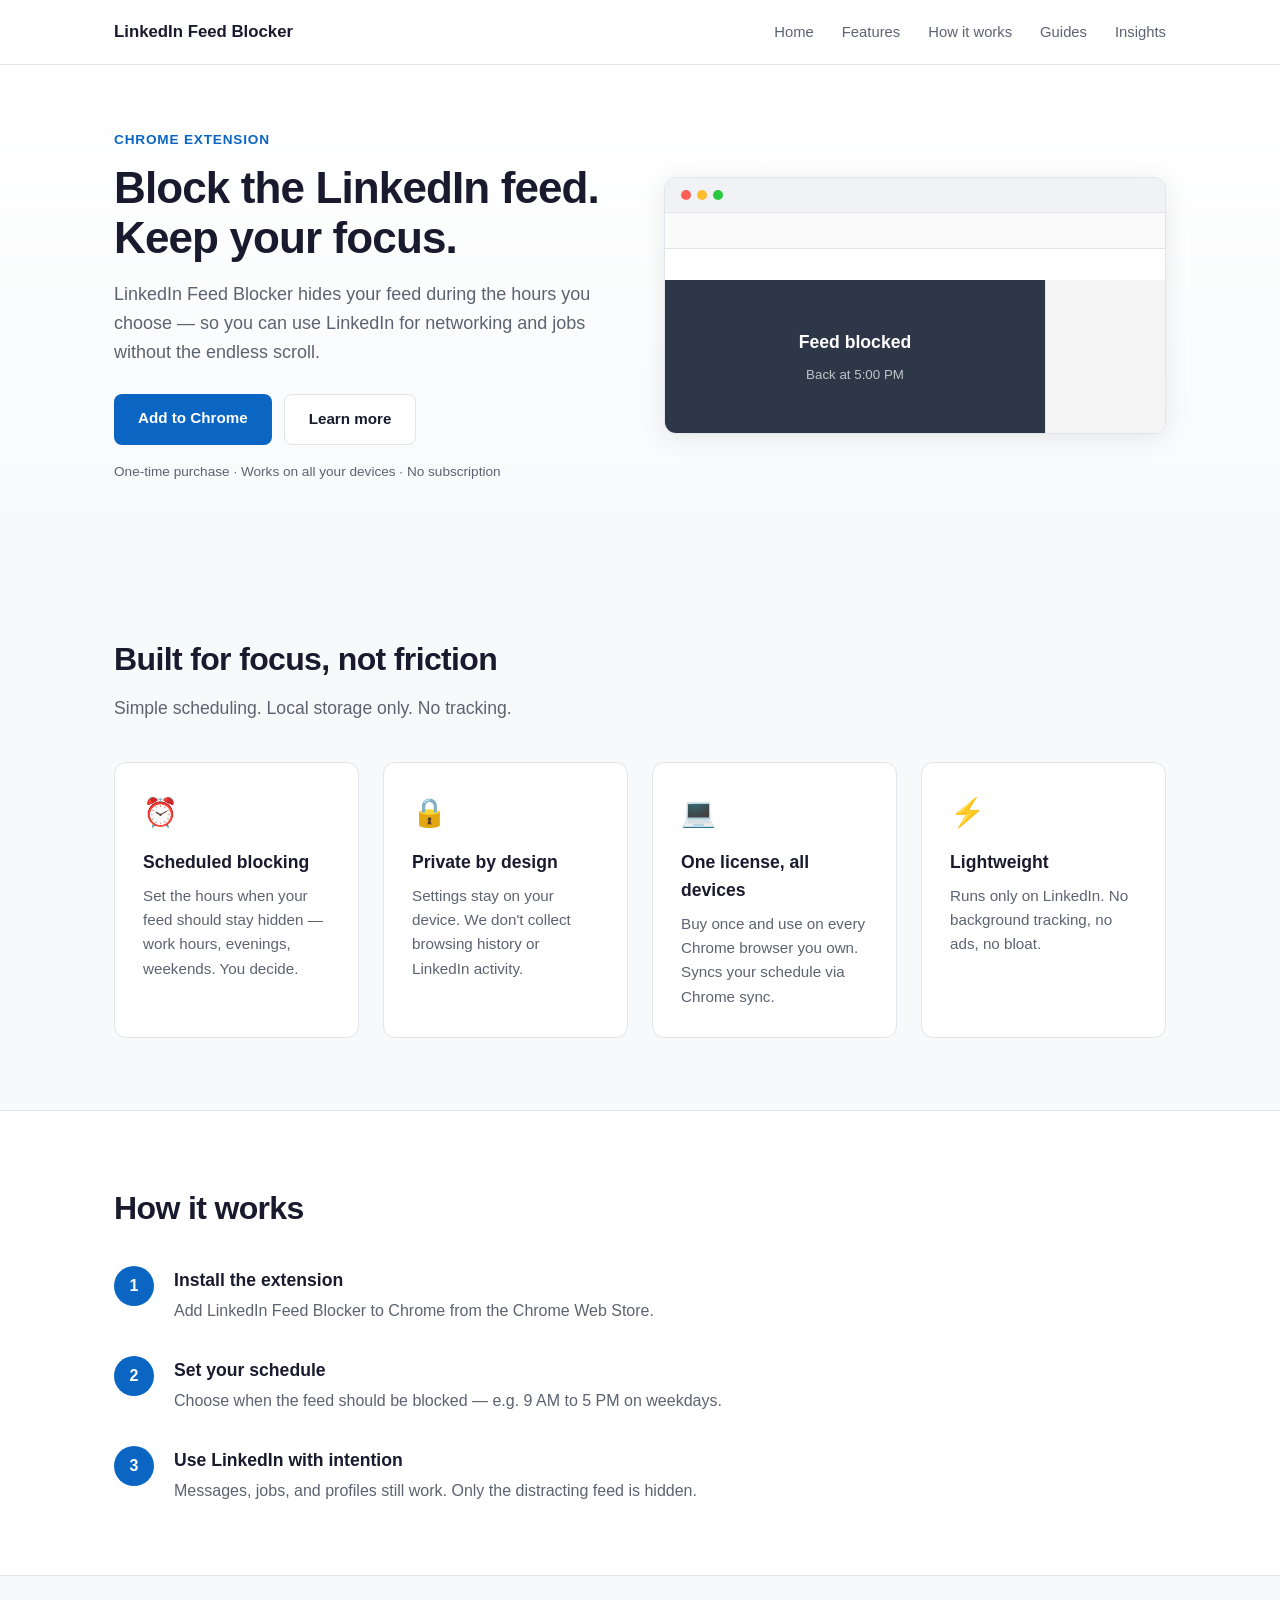
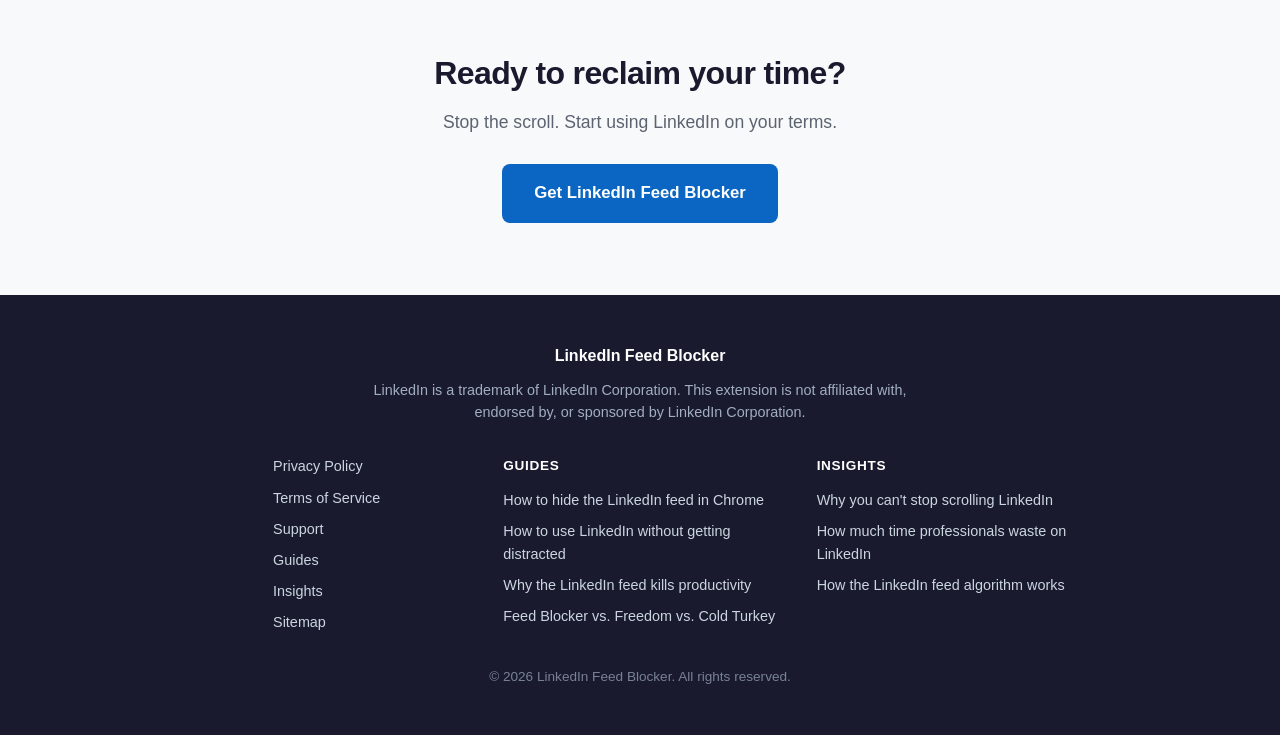
==== index.html @ 1274c87c "chenging back urls" ====
<!DOCTYPE html>
<html lang="en">
<head>
  <meta charset="UTF-8">
  <meta name="viewport" content="width=device-width, initial-scale=1.0">
  <meta name="description" content="LinkedIn Feed Blocker — Block your LinkedIn feed on a schedule. Stay focused, stay productive.">
  <meta name="robots" content="index, follow">
  <title>LinkedIn Feed Blocker — Take Back Your Focus</title>
  
  <!-- Canonical URL -->
  <link rel="canonical" href="https://yvetter438.github.io/LinkedInFeedBlockerWebsite/">
  
  <!-- Favicon -->
  <link rel="icon" type="image/png" sizes="32x32" href="favicon-32x32.png">
  <link rel="icon" type="image/png" sizes="16x16" href="favicon-16x16.png">
  <link rel="apple-touch-icon" sizes="180x180" href="apple-touch-icon.png">
  
  <!-- Open Graph / Facebook -->
  <meta property="og:type" content="website">
  <meta property="og:url" content="https://yvetter438.github.io/LinkedInFeedBlockerWebsite/">
  <meta property="og:title" content="LinkedIn Feed Blocker — Take Back Your Focus">
  <meta property="og:description" content="Block your LinkedIn feed on a schedule. Stay focused, stay productive. One-time purchase, works on all devices.">
  <meta property="og:image" content="https://yvetter438.github.io/LinkedInFeedBlockerWebsite/og-image.png">
  <meta property="og:site_name" content="LinkedIn Feed Blocker">
  
  <!-- Twitter Card -->
  <meta name="twitter:card" content="summary_large_image">
  <meta name="twitter:url" content="https://yvetter438.github.io/LinkedInFeedBlockerWebsite/">
  <meta name="twitter:title" content="LinkedIn Feed Blocker — Take Back Your Focus">
  <meta name="twitter:description" content="Block your LinkedIn feed on a schedule. Stay focused, stay productive. One-time purchase, works on all devices.">
  <meta name="twitter:image" content="https://yvetter438.github.io/LinkedInFeedBlockerWebsite/og-image.png">
  
  <link rel="stylesheet" href="css/style.css">
  
  <!-- Structured Data (JSON-LD) -->
  <script type="application/ld+json">
  {
    "@context": "https://schema.org",
    "@type": "SoftwareApplication",
    "name": "LinkedIn Feed Blocker",
    "applicationCategory": "BrowserApplication",
    "operatingSystem": "Chrome",
    "description": "Block your LinkedIn feed on a schedule. Stay focused, stay productive.",
    "offers": {
      "@type": "Offer",
      "price": "0",
      "priceCurrency": "USD"
    },
    "aggregateRating": {
      "@type": "AggregateRating",
      "ratingValue": "5",
      "ratingCount": "1"
    }
  }
  </script>
</head>
<body>
  <header class="site-header">
    <nav class="nav container">
      <a href="index.html" class="logo">LinkedIn Feed Blocker</a>
      <ul class="nav-links">
        <li><a href="index.html">Home</a></li>
        <li><a href="index.html#features">Features</a></li>
        <li><a href="index.html#how-it-works">How it works</a></li>
        <li><a href="guides/index.html">Guides</a></li>
        <li><a href="insights/index.html">Insights</a></li>
      </ul>
    </nav>
  </header>

  <main>
    <section class="hero">
      <div class="container hero-inner">
        <div class="hero-content">
          <p class="eyebrow">Chrome Extension</p>
          <h1>Block the LinkedIn feed.<br>Keep your focus.</h1>
          <p class="hero-lead">
            LinkedIn Feed Blocker hides your feed during the hours you choose — so you can use LinkedIn for networking and jobs without the endless scroll.
          </p>
          <div class="hero-actions">
            <a href="#" class="btn btn-primary">Add to Chrome</a>
            <a href="#how-it-works" class="btn btn-secondary">Learn more</a>
          </div>
          <p class="hero-note">One-time purchase · Works on all your devices · No subscription</p>
        </div>
        <div class="hero-visual" aria-hidden="true">
          <div class="mock-browser">
            <div class="mock-bar">
              <span></span><span></span><span></span>
            </div>
            <div class="mock-content">
              <div class="mock-nav-row"></div>
              <div class="mock-feed blocked">
                <span>Feed blocked</span>
                <small>Back at 5:00 PM</small>
              </div>
              <div class="mock-sidebar"></div>
            </div>
          </div>
        </div>
      </div>
    </section>

    <section id="features" class="features section">
      <div class="container">
        <h2>Built for focus, not friction</h2>
        <p class="section-lead">Simple scheduling. Local storage only. No tracking.</p>
        <div class="feature-grid">
          <article class="feature-card">
            <div class="feature-icon">⏰</div>
            <h3>Scheduled blocking</h3>
            <p>Set the hours when your feed should stay hidden — work hours, evenings, weekends. You decide.</p>
          </article>
          <article class="feature-card">
            <div class="feature-icon">🔒</div>
            <h3>Private by design</h3>
            <p>Settings stay on your device. We don't collect browsing history or LinkedIn activity.</p>
          </article>
          <article class="feature-card">
            <div class="feature-icon">💻</div>
            <h3>One license, all devices</h3>
            <p>Buy once and use on every Chrome browser you own. Syncs your schedule via Chrome sync.</p>
          </article>
          <article class="feature-card">
            <div class="feature-icon">⚡</div>
            <h3>Lightweight</h3>
            <p>Runs only on LinkedIn. No background tracking, no ads, no bloat.</p>
          </article>
        </div>
      </div>
    </section>

    <section id="how-it-works" class="how-it-works section section-alt">
      <div class="container">
        <h2>How it works</h2>
        <ol class="steps">
          <li>
            <span class="step-num">1</span>
            <div>
              <h3>Install the extension</h3>
              <p>Add LinkedIn Feed Blocker to Chrome from the Chrome Web Store.</p>
            </div>
          </li>
          <li>
            <span class="step-num">2</span>
            <div>
              <h3>Set your schedule</h3>
              <p>Choose when the feed should be blocked — e.g. 9 AM to 5 PM on weekdays.</p>
            </div>
          </li>
          <li>
            <span class="step-num">3</span>
            <div>
              <h3>Use LinkedIn with intention</h3>
              <p>Messages, jobs, and profiles still work. Only the distracting feed is hidden.</p>
            </div>
          </li>
        </ol>
      </div>
    </section>

    <section class="cta section">
      <div class="container cta-inner">
        <h2>Ready to reclaim your time?</h2>
        <p>Stop the scroll. Start using LinkedIn on your terms.</p>
        <a href="#" class="btn btn-primary btn-lg">Get LinkedIn Feed Blocker</a>
      </div>
    </section>
  </main>

  <footer class="site-footer">
    <div class="container footer-inner">
      <p class="footer-brand">LinkedIn Feed Blocker</p>
      <p class="footer-disclaimer">
        LinkedIn is a trademark of LinkedIn Corporation. This extension is not affiliated with, endorsed by, or sponsored by LinkedIn Corporation.
      </p>
      <div class="footer-grid">
        <nav class="footer-nav" aria-label="Site links">
          <ul class="footer-links">
            <li><a href="privacy-policy.html">Privacy Policy</a></li>
            <li><a href="terms-of-service.html">Terms of Service</a></li>
            <li><a href="support.html">Support</a></li>
            <li><a href="guides/index.html">Guides</a></li>
            <li><a href="insights/index.html">Insights</a></li>
            <li><a href="sitemap.html">Sitemap</a></li>
          </ul>
        </nav>
        <div class="footer-col">
          <h2 class="footer-heading">Guides</h2>
          <ul class="footer-guide-list">
            <li><a href="guides/hide-linkedin-feed.html">How to hide the LinkedIn feed in Chrome</a></li>
            <li><a href="guides/linkedin-without-distraction.html">How to use LinkedIn without getting distracted</a></li>
            <li><a href="guides/linkedin-productivity.html">Why the LinkedIn feed kills productivity</a></li>
            <li><a href="guides/linkedin-blocker-comparison.html">Feed Blocker vs. Freedom vs. Cold Turkey</a></li>
          </ul>
        </div>
        <div class="footer-col">
          <h2 class="footer-heading">Insights</h2>
          <ul class="footer-guide-list">
            <li><a href="insights/psychology-scrolling-linkedin.html">Why you can't stop scrolling LinkedIn</a></li>
            <li><a href="insights/linkedin-time-waste.html">How much time professionals waste on LinkedIn</a></li>
            <li><a href="insights/linkedin-algorithm-feed.html">How the LinkedIn feed algorithm works</a></li>
          </ul>
        </div>
      </div>
      <p class="footer-copy">&copy; 2026 LinkedIn Feed Blocker. All rights reserved.</p>
    </div>
  </footer>
</body>
</html>
---- css/style.css ----
*,
*::before,
*::after {
  box-sizing: border-box;
}

:root {
  --color-bg: #f8f9fb;
  --color-surface: #ffffff;
  --color-text: #1a1a2e;
  --color-text-muted: #5c6370;
  --color-primary: #0a66c2;
  --color-primary-dark: #004182;
  --color-accent: #057642;
  --color-border: #e1e4e8;
  --color-blocked: #2d3748;
  --font-sans: -apple-system, BlinkMacSystemFont, "Segoe UI", Roboto, "Helvetica Neue", Arial, sans-serif;
  --radius: 12px;
  --shadow: 0 4px 24px rgba(0, 0, 0, 0.08);
  --max-width: 1100px;
}

html {
  scroll-behavior: smooth;
}

body {
  margin: 0;
  font-family: var(--font-sans);
  font-size: 1rem;
  line-height: 1.6;
  color: var(--color-text);
  background: var(--color-bg);
}

.container {
  width: 100%;
  max-width: var(--max-width);
  margin: 0 auto;
  padding: 0 1.5rem;
}

/* Header */
.site-header {
  position: sticky;
  top: 0;
  z-index: 100;
  background: rgba(255, 255, 255, 0.92);
  backdrop-filter: blur(8px);
  border-bottom: 1px solid var(--color-border);
}

.nav {
  display: flex;
  align-items: center;
  justify-content: space-between;
  height: 64px;
}

.logo {
  font-weight: 700;
  font-size: 1.05rem;
  color: var(--color-text);
  text-decoration: none;
}

.nav-links {
  display: flex;
  gap: 1.75rem;
  list-style: none;
  margin: 0;
  padding: 0;
}

.nav-links a {
  color: var(--color-text-muted);
  text-decoration: none;
  font-size: 0.925rem;
  font-weight: 500;
  transition: color 0.15s;
}

.nav-links a:hover {
  color: var(--color-primary);
}

/* Buttons */
.btn {
  display: inline-block;
  padding: 0.75rem 1.5rem;
  border-radius: 8px;
  font-weight: 600;
  font-size: 0.95rem;
  text-decoration: none;
  transition: background 0.15s, transform 0.1s;
}

.btn-primary {
  background: var(--color-primary);
  color: #fff;
}

.btn-primary:hover {
  background: var(--color-primary-dark);
}

.btn-secondary {
  background: var(--color-surface);
  color: var(--color-text);
  border: 1px solid var(--color-border);
}

.btn-secondary:hover {
  background: var(--color-bg);
}

.btn-lg {
  padding: 1rem 2rem;
  font-size: 1.05rem;
}

/* Hero */
.hero {
  padding: 4rem 0 5rem;
  background: linear-gradient(180deg, #fff 0%, var(--color-bg) 100%);
}

.hero-inner {
  display: grid;
  grid-template-columns: 1fr 1fr;
  gap: 3rem;
  align-items: center;
}

.eyebrow {
  font-size: 0.85rem;
  font-weight: 600;
  text-transform: uppercase;
  letter-spacing: 0.06em;
  color: var(--color-primary);
  margin: 0 0 0.75rem;
}

.hero h1 {
  font-size: clamp(2rem, 4vw, 2.75rem);
  line-height: 1.15;
  margin: 0 0 1rem;
  letter-spacing: -0.02em;
}

.hero-lead {
  font-size: 1.125rem;
  color: var(--color-text-muted);
  margin: 0 0 1.75rem;
  max-width: 32rem;
}

.hero-actions {
  display: flex;
  gap: 0.75rem;
  flex-wrap: wrap;
  margin-bottom: 1rem;
}

.hero-note {
  font-size: 0.85rem;
  color: var(--color-text-muted);
  margin: 0;
}

/* Mock browser */
.mock-browser {
  background: var(--color-surface);
  border-radius: var(--radius);
  box-shadow: var(--shadow);
  overflow: hidden;
  border: 1px solid var(--color-border);
}

.mock-bar {
  display: flex;
  gap: 6px;
  padding: 12px 16px;
  background: #f0f2f5;
  border-bottom: 1px solid var(--color-border);
}

.mock-bar span {
  width: 10px;
  height: 10px;
  border-radius: 50%;
  background: #ddd;
}

.mock-bar span:first-child { background: #ff5f57; }
.mock-bar span:nth-child(2) { background: #febc2e; }
.mock-bar span:nth-child(3) { background: #28c840; }

.mock-content {
  display: grid;
  grid-template-columns: 1fr 120px;
  min-height: 220px;
}

.mock-nav-row {
  grid-column: 1 / -1;
  height: 36px;
  background: #fafafa;
  border-bottom: 1px solid var(--color-border);
}

.mock-feed {
  display: flex;
  flex-direction: column;
  align-items: center;
  justify-content: center;
  background: var(--color-blocked);
  color: #fff;
  padding: 2rem;
  text-align: center;
}

.mock-feed span {
  font-weight: 600;
  font-size: 1.1rem;
}

.mock-feed small {
  opacity: 0.7;
  margin-top: 0.5rem;
}

.mock-sidebar {
  background: #f5f5f5;
  border-left: 1px solid var(--color-border);
}

/* Sections */
.section {
  padding: 4.5rem 0;
}

.section-alt {
  background: var(--color-surface);
  border-top: 1px solid var(--color-border);
  border-bottom: 1px solid var(--color-border);
}

.section h2 {
  font-size: 2rem;
  margin: 0 0 0.5rem;
  letter-spacing: -0.02em;
}

.section-lead {
  color: var(--color-text-muted);
  font-size: 1.1rem;
  margin: 0 0 2.5rem;
}

/* Features */
.feature-grid {
  display: grid;
  grid-template-columns: repeat(auto-fit, minmax(240px, 1fr));
  gap: 1.5rem;
}

.feature-card {
  background: var(--color-surface);
  border: 1px solid var(--color-border);
  border-radius: var(--radius);
  padding: 1.75rem;
}

.feature-icon {
  font-size: 1.75rem;
  margin-bottom: 0.75rem;
}

.feature-card h3 {
  margin: 0 0 0.5rem;
  font-size: 1.1rem;
}

.feature-card p {
  margin: 0;
  color: var(--color-text-muted);
  font-size: 0.95rem;
}

/* Steps */
.steps {
  list-style: none;
  padding: 0;
  margin: 2rem 0 0;
  display: flex;
  flex-direction: column;
  gap: 2rem;
}

.steps li {
  display: flex;
  gap: 1.25rem;
  align-items: flex-start;
}

.step-num {
  flex-shrink: 0;
  width: 40px;
  height: 40px;
  display: flex;
  align-items: center;
  justify-content: center;
  background: var(--color-primary);
  color: #fff;
  font-weight: 700;
  border-radius: 50%;
  font-size: 1rem;
}

.steps h3 {
  margin: 0 0 0.25rem;
  font-size: 1.1rem;
}

.steps p {
  margin: 0;
  color: var(--color-text-muted);
}

/* CTA */
.cta {
  text-align: center;
}

.cta-inner h2 {
  margin-bottom: 0.5rem;
}

.cta-inner p {
  color: var(--color-text-muted);
  margin: 0 0 1.75rem;
  font-size: 1.1rem;
}

/* Footer */
.site-footer {
  background: var(--color-text);
  color: #a0aec0;
  padding: 3rem 0;
  font-size: 0.9rem;
}

.footer-inner {
  text-align: center;
}

.footer-brand {
  color: #fff;
  font-weight: 700;
  font-size: 1rem;
  margin: 0 0 0.75rem;
}

.footer-disclaimer {
  max-width: 36rem;
  margin: 0 auto 2rem;
  line-height: 1.5;
}

.footer-grid {
  display: grid;
  grid-template-columns: 1fr 1fr 1fr;
  gap: 2rem 2.5rem;
  max-width: 900px;
  margin: 0 auto 2rem;
  text-align: left;
}

.footer-nav {
  display: flex;
  justify-content: center;
}

.footer-links {
  display: flex;
  flex-direction: column;
  gap: 0.5rem;
  list-style: none;
  margin: 0;
  padding: 0;
}

.footer-links a {
  color: #cbd5e0;
  text-decoration: none;
}

.footer-links a:hover {
  color: #fff;
}

.footer-guides,
.footer-col {
  text-align: left;
}

.footer-heading {
  color: #fff;
  font-size: 0.85rem;
  font-weight: 600;
  text-transform: uppercase;
  letter-spacing: 0.05em;
  margin: 0 0 0.75rem;
}

.footer-guide-list {
  list-style: none;
  margin: 0;
  padding: 0;
  display: flex;
  flex-direction: column;
  gap: 0.5rem;
}

.footer-guide-list a {
  color: #cbd5e0;
  text-decoration: none;
  font-size: 0.9rem;
  line-height: 1.4;
}

.footer-guide-list a:hover {
  color: #fff;
}

.footer-copy {
  margin: 0;
  font-size: 0.85rem;
  opacity: 0.7;
}

/* Legal pages */
.legal-page {
  padding: 3rem 0 5rem;
}

.legal-page .container {
  max-width: 720px;
}

.legal-page h1 {
  font-size: 2rem;
  margin: 0 0 0.25rem;
}

.legal-meta {
  color: var(--color-text-muted);
  font-size: 0.9rem;
  margin: 0 0 2rem;
}

.legal-page h2 {
  font-size: 1.25rem;
  margin: 2rem 0 0.75rem;
}

.legal-page h3 {
  font-size: 1.05rem;
  margin: 1.25rem 0 0.5rem;
}

.legal-page p,
.legal-page li {
  color: var(--color-text-muted);
}

.legal-page ul {
  padding-left: 1.25rem;
}

.legal-page hr {
  border: none;
  border-top: 1px solid var(--color-border);
  margin: 2.5rem 0;
}

.legal-summary {
  background: #edf2f7;
  border-left: 4px solid var(--color-primary);
  padding: 1rem 1.25rem;
  border-radius: 0 var(--radius) var(--radius) 0;
  font-size: 0.95rem;
}

.legal-summary strong {
  color: var(--color-text);
}

.back-link {
  display: inline-block;
  margin-bottom: 1.5rem;
  color: var(--color-primary);
  text-decoration: none;
  font-weight: 500;
  font-size: 0.9rem;
}

.back-link:hover {
  text-decoration: underline;
}

/* Guides index */
.guides-page {
  padding: 3rem 0 5rem;
}

.guides-page h1 {
  font-size: 2rem;
  margin: 0 0 0.5rem;
}

.guides-lead {
  color: var(--color-text-muted);
  font-size: 1.1rem;
  margin: 0 0 2.5rem;
}

.guides-list {
  list-style: none;
  margin: 0;
  padding: 0;
  display: flex;
  flex-direction: column;
  gap: 1rem;
}

.guide-card {
  border: 1px solid var(--color-border);
  border-radius: var(--radius);
  background: var(--color-surface);
  transition: border-color 0.15s, box-shadow 0.15s;
}

.guide-card:hover {
  border-color: var(--color-primary);
  box-shadow: var(--shadow);
}

.guide-card a {
  display: block;
  padding: 1.5rem;
  text-decoration: none;
  color: inherit;
}

.guide-card h2 {
  font-size: 1.15rem;
  margin: 0;
  color: var(--color-text);
}

.guide-excerpt {
  margin: 0.5rem 0 0;
  color: var(--color-text-muted);
  font-size: 0.95rem;
}

.guide-excerpt:empty {
  display: none;
}

/* Article pages */
.article-page {
  padding: 3rem 0 5rem;
}

.article-page .container {
  max-width: 720px;
}

.article-header h1 {
  font-size: 2rem;
  margin: 0 0 0.75rem;
  letter-spacing: -0.02em;
}

.article-lead {
  font-size: 1.125rem;
  color: var(--color-text-muted);
  margin: 0 0 2rem;
  line-height: 1.6;
}

.article-lead:empty {
  display: none;
}

.article-body {
  min-height: 1rem;
}

.article-body h2 {
  font-size: 1.35rem;
  margin: 2.5rem 0 0.75rem;
  letter-spacing: -0.01em;
  color: var(--color-text);
}

.article-body h3 {
  font-size: 1.05rem;
  margin: 1.5rem 0 0.5rem;
  color: var(--color-text);
}

.article-body p,
.article-body li {
  color: var(--color-text-muted);
  line-height: 1.7;
}

.article-body p {
  margin: 0 0 1rem;
}

.article-body ol,
.article-body ul {
  margin: 0 0 1.25rem;
  padding-left: 1.5rem;
}

.article-body li {
  margin-bottom: 0.35rem;
}

.article-body a {
  color: var(--color-primary);
  text-decoration: none;
}

.article-body a:hover {
  text-decoration: underline;
}

.article-body code {
  font-size: 0.9em;
  background: #edf2f7;
  padding: 0.15em 0.4em;
  border-radius: 4px;
}

.article-sources {
  margin-top: 2.5rem;
  padding-top: 1.5rem;
  border-top: 1px solid var(--color-border);
  font-size: 0.9rem;
  color: var(--color-text-muted);
}

.article-body .comparison-table {
  width: 100%;
  border-collapse: collapse;
  margin: 1.5rem 0 2rem;
  font-size: 0.9rem;
}

.article-body .comparison-table th,
.article-body .comparison-table td {
  border: 1px solid var(--color-border);
  padding: 0.75rem;
  text-align: left;
  vertical-align: top;
  color: var(--color-text-muted);
}

.article-body .comparison-table th {
  background: #edf2f7;
  color: var(--color-text);
  font-weight: 600;
}

.article-body .comparison-table td:first-child {
  font-weight: 600;
  color: var(--color-text);
  white-space: nowrap;
}

@media (max-width: 640px) {
  .article-body .comparison-table {
    display: block;
    overflow-x: auto;
    -webkit-overflow-scrolling: touch;
  }
}

.article-body:empty {
  display: none;
}

.article-cta {
  margin: 3rem 0;
  padding: 2rem;
  background: var(--color-surface);
  border: 1px solid var(--color-border);
  border-radius: var(--radius);
  text-align: center;
}

.article-cta:has(.article-cta-text:empty):has(.btn:empty) {
  display: none;
}

.article-cta-text {
  margin: 0 0 1rem;
  color: var(--color-text-muted);
}

.article-cta-text:empty {
  display: none;
}

.article-cta .btn:empty {
  display: none;
}

.related-guides {
  padding-top: 2rem;
  border-top: 1px solid var(--color-border);
}

.related-guides h2 {
  font-size: 1rem;
  margin: 0 0 0.75rem;
  color: var(--color-text-muted);
  font-weight: 600;
}

.related-guides ul {
  list-style: none;
  margin: 0;
  padding: 0;
  display: flex;
  flex-direction: column;
  gap: 0.5rem;
}

.related-guides a {
  color: var(--color-primary);
  text-decoration: none;
  font-weight: 500;
}

.related-guides a:hover {
  text-decoration: underline;
}

/* Responsive */
@media (max-width: 768px) {
  .hero-inner {
    grid-template-columns: 1fr;
  }

  .hero-visual {
    order: -1;
  }

  .nav-links {
    gap: 1rem;
    font-size: 0.85rem;
  }

  .hero {
    padding-top: 2.5rem;
  }

  .footer-grid {
    grid-template-columns: 1fr;
    text-align: center;
  }

  .footer-guides,
  .footer-col {
    text-align: center;
  }
}

@media (max-width: 480px) {
  .nav-links li:not(:last-child):not(:first-child) {
    display: none;
  }
}
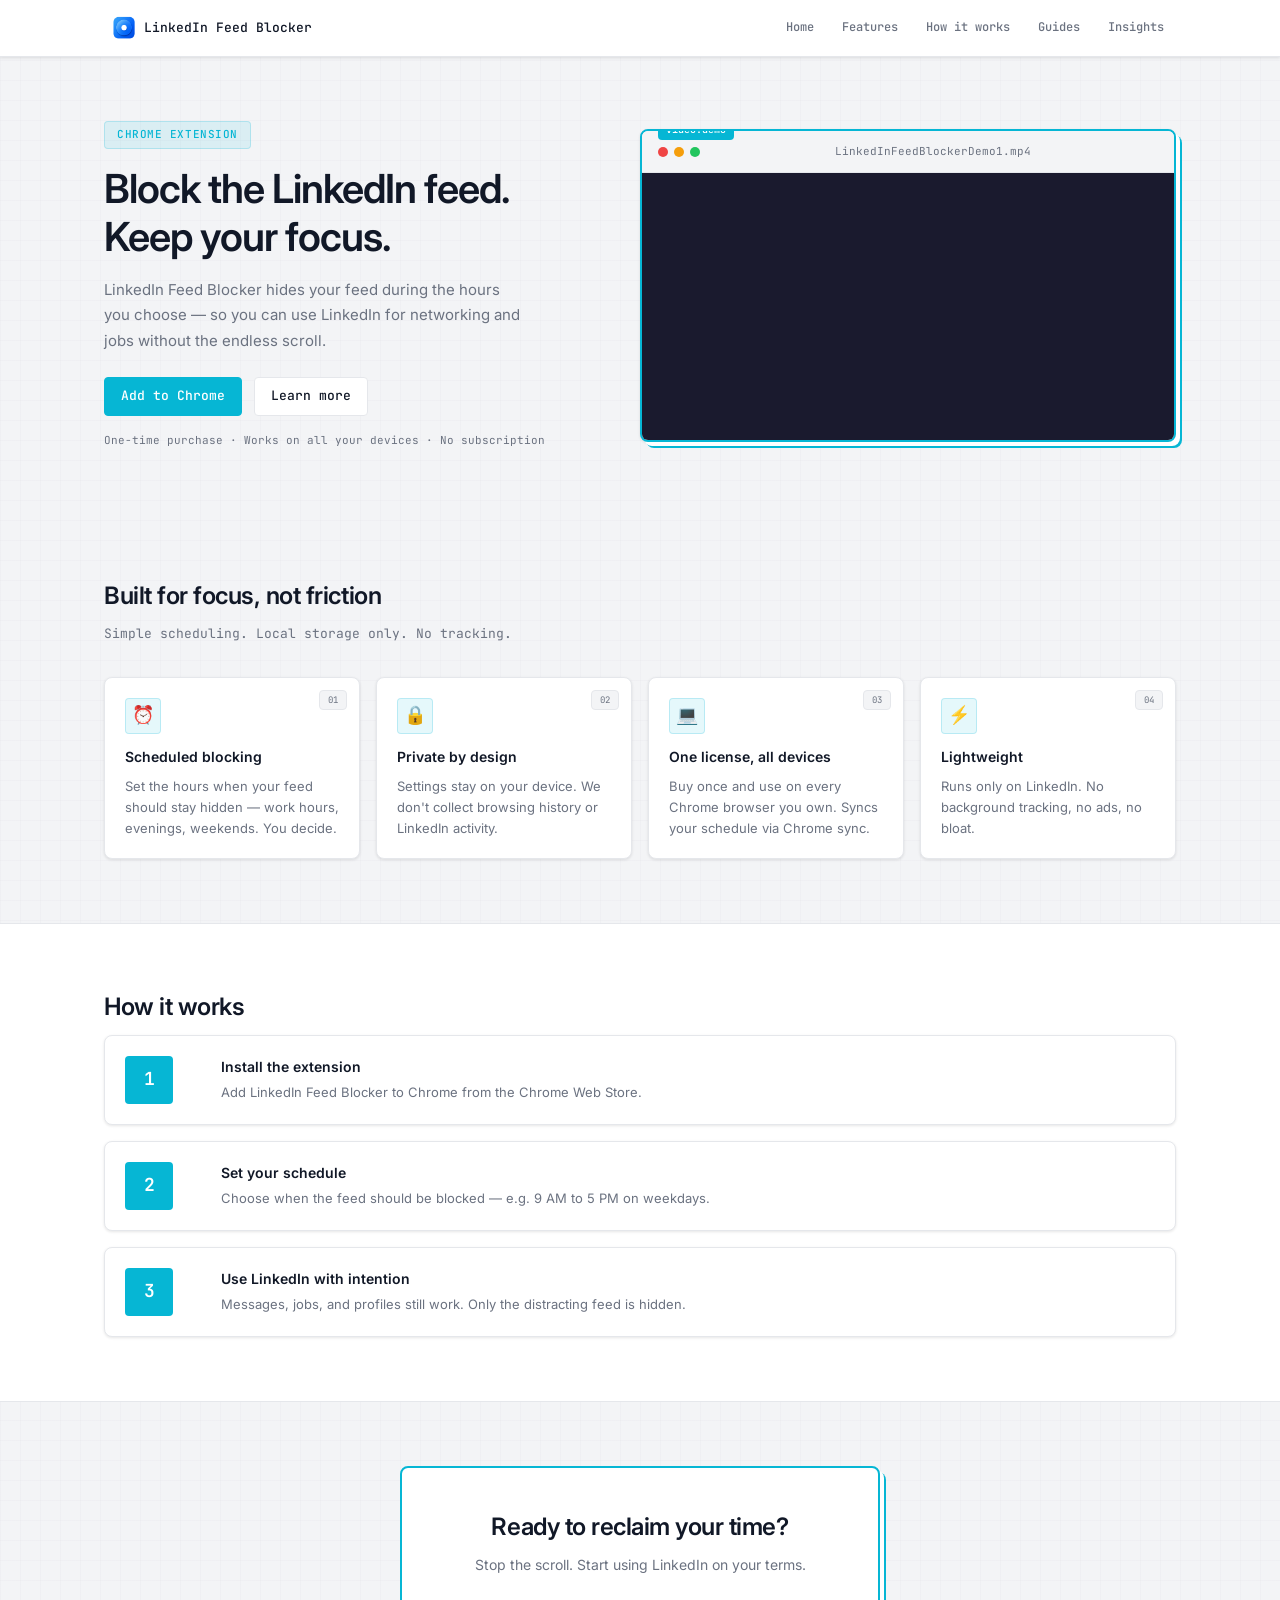
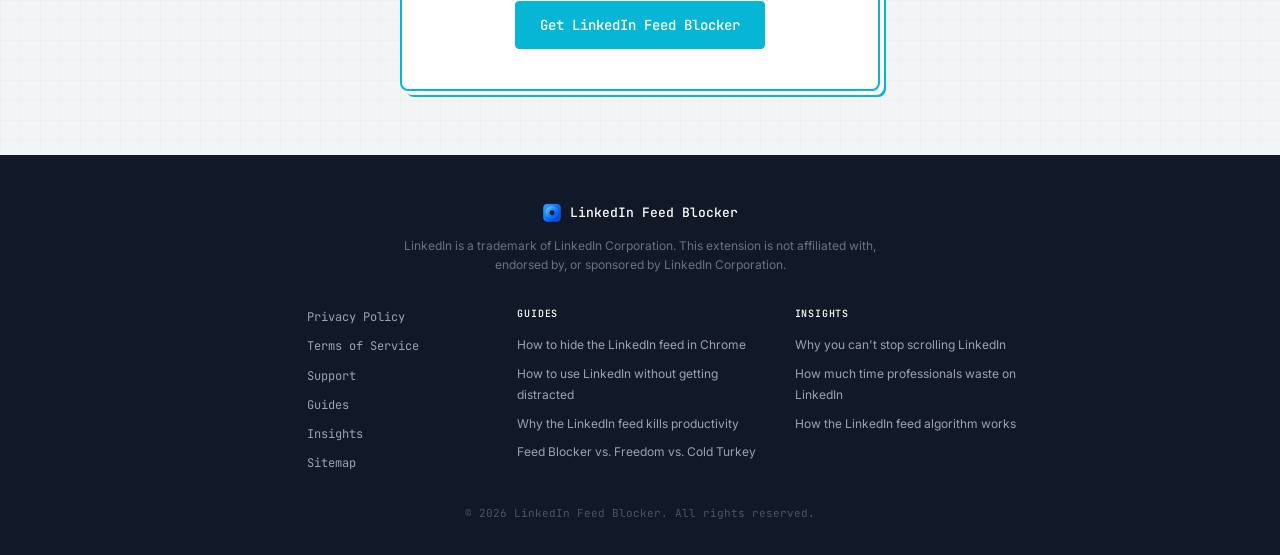
==== commit d5f7a289: "website upgrades" ====
--- a/index.html
+++ b/index.html
@@ -57,7 +57,10 @@
 <body>
   <header class="site-header">
     <nav class="nav container">
-      <a href="index.html" class="logo">LinkedIn Feed Blocker</a>
+      <a href="index.html" class="logo">
+        <img src="chromeextensioniconUpdate.png" alt="" class="logo-icon">
+        <span>LinkedIn Feed Blocker</span>
+      </a>
       <ul class="nav-links">
         <li><a href="index.html">Home</a></li>
         <li><a href="index.html#features">Features</a></li>
@@ -69,7 +72,7 @@
   </header>
 
   <main>
-    <section class="hero">
+    <section class="hero" >
       <div class="container hero-inner">
         <div class="hero-content">
           <p class="eyebrow">Chrome Extension</p>
@@ -83,20 +86,16 @@
           </div>
           <p class="hero-note">One-time purchase · Works on all your devices · No subscription</p>
         </div>
-        <div class="hero-visual" aria-hidden="true">
-          <div class="mock-browser">
-            <div class="mock-bar">
+        <div class="demo-panel">
+          <div class="demo-bar">
+            <div class="demo-dots">
               <span></span><span></span><span></span>
             </div>
-            <div class="mock-content">
-              <div class="mock-nav-row"></div>
-              <div class="mock-feed blocked">
-                <span>Feed blocked</span>
-                <small>Back at 5:00 PM</small>
-              </div>
-              <div class="mock-sidebar"></div>
-            </div>
+            <span class="demo-title">LinkedInFeedBlockerDemo1.mp4</span>
           </div>
+          <video class="demo-video" autoplay loop muted playsinline>
+            <source src="LinkedInFeedBlockerDemo1.mp4" type="video/mp4">
+          </video>
         </div>
       </div>
     </section>
@@ -106,22 +105,22 @@
         <h2>Built for focus, not friction</h2>
         <p class="section-lead">Simple scheduling. Local storage only. No tracking.</p>
         <div class="feature-grid">
-          <article class="feature-card">
+          <article class="feature-card" data-label="01">
             <div class="feature-icon">⏰</div>
             <h3>Scheduled blocking</h3>
             <p>Set the hours when your feed should stay hidden — work hours, evenings, weekends. You decide.</p>
           </article>
-          <article class="feature-card">
+          <article class="feature-card" data-label="02">
             <div class="feature-icon">🔒</div>
             <h3>Private by design</h3>
             <p>Settings stay on your device. We don't collect browsing history or LinkedIn activity.</p>
           </article>
-          <article class="feature-card">
+          <article class="feature-card" data-label="03">
             <div class="feature-icon">💻</div>
             <h3>One license, all devices</h3>
             <p>Buy once and use on every Chrome browser you own. Syncs your schedule via Chrome sync.</p>
           </article>
-          <article class="feature-card">
+          <article class="feature-card" data-label="04">
             <div class="feature-icon">⚡</div>
             <h3>Lightweight</h3>
             <p>Runs only on LinkedIn. No background tracking, no ads, no bloat.</p>
@@ -170,7 +169,10 @@
 
   <footer class="site-footer">
     <div class="container footer-inner">
-      <p class="footer-brand">LinkedIn Feed Blocker</p>
+      <p class="footer-brand">
+        <img src="chromeextensioniconUpdate.png" alt="" class="footer-brand-icon">
+        <span>LinkedIn Feed Blocker</span>
+      </p>
       <p class="footer-disclaimer">
         LinkedIn is a trademark of LinkedIn Corporation. This extension is not affiliated with, endorsed by, or sponsored by LinkedIn Corporation.
       </p>
--- a/css/style.css
+++ b/css/style.css
@@ -1,3 +1,9 @@
+/* ===================================================
+   Browser-Core Modernism — DevTools Aesthetic
+   =================================================== */
+
+@import url('https://fonts.googleapis.com/css2?family=Inter:wght@400;500;600;700&family=JetBrains+Mono:wght@400;500&display=swap');
+
 *,
 *::before,
 *::after {
@@ -5,19 +11,56 @@
 }
 
 :root {
-  --color-bg: #f8f9fb;
+  /* Core palette */
+  --color-bg: #f3f4f6;
   --color-surface: #ffffff;
-  --color-text: #1a1a2e;
-  --color-text-muted: #5c6370;
-  --color-primary: #0a66c2;
-  --color-primary-dark: #004182;
-  --color-accent: #057642;
-  --color-border: #e1e4e8;
-  --color-blocked: #2d3748;
-  --font-sans: -apple-system, BlinkMacSystemFont, "Segoe UI", Roboto, "Helvetica Neue", Arial, sans-serif;
-  --radius: 12px;
-  --shadow: 0 4px 24px rgba(0, 0, 0, 0.08);
-  --max-width: 1100px;
+  --color-text: #111827;
+  --color-text-muted: #6b7280;
+  --color-accent: #06B6D4;
+  --color-accent-dark: #0891b2;
+  --color-border: #e5e7eb;
+  --color-border-strong: #d1d5db;
+  --color-panel-shadow: 0 1px 3px 0 rgba(0,0,0,0.1);
+  
+  /* Typography */
+  --font-sans: 'Inter', -apple-system, BlinkMacSystemFont, sans-serif;
+  --font-mono: 'JetBrains Mono', 'Fira Code', monospace;
+  
+  /* Spacing (4px grid) */
+  --space-1: 4px;
+  --space-2: 8px;
+  --space-3: 12px;
+  --space-4: 16px;
+  --space-5: 20px;
+  --space-6: 24px;
+  --space-8: 32px;
+  --space-10: 40px;
+  --space-12: 48px;
+  --space-16: 64px;
+  
+  /* Layout */
+  --radius: 8px;
+  --radius-sm: 4px;
+  --max-width: 1120px;
+}
+
+/* Custom scrollbars */
+::-webkit-scrollbar {
+  width: 10px;
+  height: 10px;
+}
+
+::-webkit-scrollbar-track {
+  background: var(--color-bg);
+}
+
+::-webkit-scrollbar-thumb {
+  background: var(--color-border-strong);
+  border-radius: 5px;
+}
+
+::-webkit-scrollbar-thumb:hover {
+  background: #9ca3af;
 }
 
 html {
@@ -27,328 +70,456 @@
 body {
   margin: 0;
   font-family: var(--font-sans);
-  font-size: 1rem;
+  font-size: 15px;
   line-height: 1.6;
   color: var(--color-text);
   background: var(--color-bg);
+  background-image: 
+    linear-gradient(rgba(229, 231, 235, 0.3) 1px, transparent 1px),
+    linear-gradient(90deg, rgba(229, 231, 235, 0.3) 1px, transparent 1px);
+  background-size: 20px 20px;
+  min-height: 100vh;
 }
 
 .container {
   width: 100%;
   max-width: var(--max-width);
   margin: 0 auto;
-  padding: 0 1.5rem;
-}
-
-/* Header */
+  padding: 0 var(--space-6);
+}
+
+/* ===================================================
+   Header
+   =================================================== */
 .site-header {
   position: sticky;
   top: 0;
   z-index: 100;
-  background: rgba(255, 255, 255, 0.92);
+  background: rgba(255, 255, 255, 0.95);
   backdrop-filter: blur(8px);
   border-bottom: 1px solid var(--color-border);
+  box-shadow: var(--color-panel-shadow);
 }
 
 .nav {
   display: flex;
   align-items: center;
   justify-content: space-between;
-  height: 64px;
+  height: 56px;
 }
 
 .logo {
-  font-weight: 700;
-  font-size: 1.05rem;
+  display: flex;
+  align-items: center;
+  gap: var(--space-2);
+  font-family: var(--font-mono);
+  font-weight: 500;
+  font-size: 13px;
   color: var(--color-text);
   text-decoration: none;
+  padding: var(--space-1) var(--space-2);
+  border-radius: var(--radius-sm);
+  transition: background 0.15s;
+}
+
+.logo:hover {
+  background: var(--color-bg);
+}
+
+.logo-icon {
+  width: 24px;
+  height: 24px;
+  border-radius: var(--radius-sm);
 }
 
 .nav-links {
   display: flex;
-  gap: 1.75rem;
+  gap: var(--space-1);
   list-style: none;
   margin: 0;
   padding: 0;
 }
 
 .nav-links a {
+  display: block;
+  padding: var(--space-2) var(--space-3);
   color: var(--color-text-muted);
   text-decoration: none;
-  font-size: 0.925rem;
+  font-family: var(--font-mono);
+  font-size: 12px;
   font-weight: 500;
-  transition: color 0.15s;
+  border-radius: var(--radius-sm);
+  transition: color 0.15s, background 0.15s;
 }
 
 .nav-links a:hover {
-  color: var(--color-primary);
-}
-
-/* Buttons */
+  color: var(--color-accent);
+  background: rgba(6, 182, 212, 0.08);
+}
+
+/* ===================================================
+   Buttons
+   =================================================== */
 .btn {
-  display: inline-block;
-  padding: 0.75rem 1.5rem;
-  border-radius: 8px;
-  font-weight: 600;
-  font-size: 0.95rem;
+  display: inline-flex;
+  align-items: center;
+  gap: var(--space-2);
+  padding: var(--space-2) var(--space-4);
+  border-radius: var(--radius-sm);
+  font-family: var(--font-mono);
+  font-weight: 500;
+  font-size: 13px;
   text-decoration: none;
-  transition: background 0.15s, transform 0.1s;
+  border: 1px solid transparent;
+  cursor: pointer;
+  transition: all 0.15s ease;
 }
 
 .btn-primary {
-  background: var(--color-primary);
+  background: var(--color-accent);
   color: #fff;
+  border-color: var(--color-accent);
 }
 
 .btn-primary:hover {
-  background: var(--color-primary-dark);
+  background: var(--color-accent-dark);
+  border-color: var(--color-accent-dark);
+  transform: translateY(-1px);
+  box-shadow: 0 4px 12px rgba(6, 182, 212, 0.3);
 }
 
 .btn-secondary {
   background: var(--color-surface);
   color: var(--color-text);
-  border: 1px solid var(--color-border);
+  border-color: var(--color-border);
 }
 
 .btn-secondary:hover {
-  background: var(--color-bg);
+  border-color: var(--color-accent);
+  color: var(--color-accent);
 }
 
 .btn-lg {
-  padding: 1rem 2rem;
-  font-size: 1.05rem;
-}
-
-/* Hero */
+  padding: var(--space-3) var(--space-6);
+  font-size: 14px;
+}
+
+/* ===================================================
+   Hero
+   =================================================== */
 .hero {
-  padding: 4rem 0 5rem;
-  background: linear-gradient(180deg, #fff 0%, var(--color-bg) 100%);
+  padding: var(--space-16) 0;
 }
 
 .hero-inner {
   display: grid;
-  grid-template-columns: 1fr 1fr;
-  gap: 3rem;
+  grid-template-columns: 1fr 1.1fr;
+  gap: var(--space-12);
   align-items: center;
 }
 
 .eyebrow {
-  font-size: 0.85rem;
+  display: inline-flex;
+  align-items: center;
+  gap: var(--space-2);
+  font-family: var(--font-mono);
+  font-size: 11px;
+  font-weight: 500;
+  text-transform: uppercase;
+  letter-spacing: 0.05em;
+  color: var(--color-accent);
+  background: rgba(6, 182, 212, 0.1);
+  padding: var(--space-1) var(--space-3);
+  border-radius: var(--radius-sm);
+  margin: 0 0 var(--space-4);
+  border: 1px solid rgba(6, 182, 212, 0.2);
+}
+
+.hero h1 {
+  font-size: clamp(1.75rem, 3.5vw, 2.5rem);
   font-weight: 600;
-  text-transform: uppercase;
-  letter-spacing: 0.06em;
-  color: var(--color-primary);
-  margin: 0 0 0.75rem;
-}
-
-.hero h1 {
-  font-size: clamp(2rem, 4vw, 2.75rem);
-  line-height: 1.15;
-  margin: 0 0 1rem;
-  letter-spacing: -0.02em;
+  line-height: 1.2;
+  margin: 0 0 var(--space-4);
+  letter-spacing: -0.025em;
 }
 
 .hero-lead {
-  font-size: 1.125rem;
-  color: var(--color-text-muted);
-  margin: 0 0 1.75rem;
-  max-width: 32rem;
+  font-size: 15px;
+  color: var(--color-text-muted);
+  margin: 0 0 var(--space-6);
+  max-width: 420px;
+  line-height: 1.7;
 }
 
 .hero-actions {
   display: flex;
-  gap: 0.75rem;
+  gap: var(--space-3);
   flex-wrap: wrap;
-  margin-bottom: 1rem;
+  margin-bottom: var(--space-4);
 }
 
 .hero-note {
-  font-size: 0.85rem;
-  color: var(--color-text-muted);
-  margin: 0;
-}
-
-/* Mock browser */
-.mock-browser {
+  font-family: var(--font-mono);
+  font-size: 11px;
+  color: var(--color-text-muted);
+  margin: 0;
+}
+
+/* ===================================================
+   Demo Video Panel
+   =================================================== */
+.demo-panel {
+  position: relative;
   background: var(--color-surface);
+  border: 2px solid var(--color-accent);
   border-radius: var(--radius);
-  box-shadow: var(--shadow);
+  box-shadow: 
+    4px 4px 0 0 var(--color-surface),
+    6px 6px 0 0 var(--color-accent),
+    var(--color-panel-shadow);
   overflow: hidden;
-  border: 1px solid var(--color-border);
-}
-
-.mock-bar {
+}
+
+.demo-panel::before {
+  content: 'video.demo';
+  position: absolute;
+  top: -1px;
+  left: var(--space-4);
+  transform: translateY(-50%);
+  font-family: var(--font-mono);
+  font-size: 10px;
+  font-weight: 500;
+  color: #fff;
+  background: var(--color-accent);
+  padding: 2px var(--space-2);
+  border-radius: var(--radius-sm);
+  z-index: 1;
+}
+
+.demo-bar {
+  display: flex;
+  align-items: center;
+  gap: var(--space-2);
+  padding: var(--space-3) var(--space-4);
+  background: var(--color-bg);
+  border-bottom: 1px solid var(--color-border);
+}
+
+.demo-dots {
   display: flex;
   gap: 6px;
-  padding: 12px 16px;
-  background: #f0f2f5;
-  border-bottom: 1px solid var(--color-border);
-}
-
-.mock-bar span {
+}
+
+.demo-dots span {
   width: 10px;
   height: 10px;
   border-radius: 50%;
-  background: #ddd;
-}
-
-.mock-bar span:first-child { background: #ff5f57; }
-.mock-bar span:nth-child(2) { background: #febc2e; }
-.mock-bar span:nth-child(3) { background: #28c840; }
-
-.mock-content {
-  display: grid;
-  grid-template-columns: 1fr 120px;
-  min-height: 220px;
-}
-
-.mock-nav-row {
-  grid-column: 1 / -1;
-  height: 36px;
-  background: #fafafa;
-  border-bottom: 1px solid var(--color-border);
-}
-
-.mock-feed {
-  display: flex;
-  flex-direction: column;
-  align-items: center;
-  justify-content: center;
-  background: var(--color-blocked);
-  color: #fff;
-  padding: 2rem;
+  background: var(--color-border-strong);
+}
+
+.demo-dots span:first-child { background: #ef4444; }
+.demo-dots span:nth-child(2) { background: #f59e0b; }
+.demo-dots span:nth-child(3) { background: #22c55e; }
+
+.demo-title {
+  flex: 1;
   text-align: center;
-}
-
-.mock-feed span {
-  font-weight: 600;
-  font-size: 1.1rem;
-}
-
-.mock-feed small {
-  opacity: 0.7;
-  margin-top: 0.5rem;
-}
-
-.mock-sidebar {
-  background: #f5f5f5;
-  border-left: 1px solid var(--color-border);
-}
-
-/* Sections */
+  font-family: var(--font-mono);
+  font-size: 11px;
+  color: var(--color-text-muted);
+}
+
+.demo-video {
+  display: block;
+  width: 100%;
+  height: auto;
+  background: #1a1a2e;
+}
+
+/* ===================================================
+   Sections
+   =================================================== */
 .section {
-  padding: 4.5rem 0;
+  padding: var(--space-16) 0;
 }
 
 .section-alt {
   background: var(--color-surface);
   border-top: 1px solid var(--color-border);
   border-bottom: 1px solid var(--color-border);
+  background-image: none;
 }
 
 .section h2 {
-  font-size: 2rem;
-  margin: 0 0 0.5rem;
+  font-size: 1.5rem;
+  font-weight: 600;
+  margin: 0 0 var(--space-2);
   letter-spacing: -0.02em;
 }
 
 .section-lead {
-  color: var(--color-text-muted);
-  font-size: 1.1rem;
-  margin: 0 0 2.5rem;
-}
-
-/* Features */
+  font-family: var(--font-mono);
+  color: var(--color-text-muted);
+  font-size: 13px;
+  margin: 0 0 var(--space-8);
+}
+
+/* ===================================================
+   Features
+   =================================================== */
 .feature-grid {
   display: grid;
   grid-template-columns: repeat(auto-fit, minmax(240px, 1fr));
-  gap: 1.5rem;
+  gap: var(--space-4);
 }
 
 .feature-card {
+  position: relative;
   background: var(--color-surface);
   border: 1px solid var(--color-border);
   border-radius: var(--radius);
-  padding: 1.75rem;
+  padding: var(--space-5);
+  box-shadow: var(--color-panel-shadow);
+  transition: border-color 0.2s, transform 0.2s;
+}
+
+.feature-card:hover {
+  border-color: var(--color-accent);
+  transform: translateY(-2px);
+}
+
+.feature-card::before {
+  content: attr(data-label);
+  position: absolute;
+  top: var(--space-3);
+  right: var(--space-3);
+  font-family: var(--font-mono);
+  font-size: 9px;
+  color: var(--color-text-muted);
+  background: var(--color-bg);
+  padding: 2px var(--space-2);
+  border-radius: var(--radius-sm);
+  border: 1px solid var(--color-border);
 }
 
 .feature-icon {
-  font-size: 1.75rem;
-  margin-bottom: 0.75rem;
+  width: 36px;
+  height: 36px;
+  display: flex;
+  align-items: center;
+  justify-content: center;
+  font-size: 18px;
+  background: rgba(6, 182, 212, 0.1);
+  border: 1px solid rgba(6, 182, 212, 0.2);
+  border-radius: var(--radius-sm);
+  margin-bottom: var(--space-3);
 }
 
 .feature-card h3 {
-  margin: 0 0 0.5rem;
-  font-size: 1.1rem;
+  margin: 0 0 var(--space-2);
+  font-size: 14px;
+  font-weight: 600;
 }
 
 .feature-card p {
   margin: 0;
   color: var(--color-text-muted);
-  font-size: 0.95rem;
-}
-
-/* Steps */
+  font-size: 13px;
+  line-height: 1.6;
+}
+
+/* ===================================================
+   How It Works (Steps)
+   =================================================== */
 .steps {
   list-style: none;
   padding: 0;
-  margin: 2rem 0 0;
-  display: flex;
-  flex-direction: column;
-  gap: 2rem;
+  margin: 0;
+  display: grid;
+  gap: var(--space-4);
 }
 
 .steps li {
-  display: flex;
-  gap: 1.25rem;
-  align-items: flex-start;
+  display: grid;
+  grid-template-columns: 80px 1fr;
+  gap: var(--space-4);
+  align-items: start;
+  background: var(--color-surface);
+  border: 1px solid var(--color-border);
+  border-radius: var(--radius);
+  padding: var(--space-5);
+  box-shadow: var(--color-panel-shadow);
+  transition: border-color 0.2s;
+}
+
+.steps li:hover {
+  border-color: var(--color-accent);
 }
 
 .step-num {
-  flex-shrink: 0;
-  width: 40px;
-  height: 40px;
   display: flex;
   align-items: center;
   justify-content: center;
-  background: var(--color-primary);
+  width: 48px;
+  height: 48px;
+  background: var(--color-accent);
   color: #fff;
-  font-weight: 700;
-  border-radius: 50%;
-  font-size: 1rem;
+  font-family: var(--font-mono);
+  font-weight: 600;
+  font-size: 18px;
+  border-radius: var(--radius-sm);
 }
 
 .steps h3 {
-  margin: 0 0 0.25rem;
-  font-size: 1.1rem;
+  margin: 0 0 var(--space-1);
+  font-size: 14px;
+  font-weight: 600;
 }
 
 .steps p {
   margin: 0;
   color: var(--color-text-muted);
-}
-
-/* CTA */
+  font-size: 13px;
+}
+
+/* ===================================================
+   CTA
+   =================================================== */
 .cta {
   text-align: center;
 }
 
+.cta-inner {
+  max-width: 480px;
+  margin: 0 auto;
+  background: var(--color-surface);
+  border: 2px solid var(--color-accent);
+  border-radius: var(--radius);
+  padding: var(--space-10);
+  box-shadow: 
+    4px 4px 0 0 var(--color-surface),
+    6px 6px 0 0 var(--color-accent);
+}
+
 .cta-inner h2 {
-  margin-bottom: 0.5rem;
+  margin-bottom: var(--space-2);
 }
 
 .cta-inner p {
   color: var(--color-text-muted);
-  margin: 0 0 1.75rem;
-  font-size: 1.1rem;
-}
-
-/* Footer */
+  margin: 0 0 var(--space-6);
+  font-size: 14px;
+}
+
+/* ===================================================
+   Footer
+   =================================================== */
 .site-footer {
-  background: var(--color-text);
-  color: #a0aec0;
-  padding: 3rem 0;
-  font-size: 0.9rem;
+  background: #111827;
+  color: #9ca3af;
+  padding: var(--space-12) 0 var(--space-8);
+  font-size: 13px;
+  background-image: none;
 }
 
 .footer-inner {
@@ -356,24 +527,36 @@
 }
 
 .footer-brand {
+  display: inline-flex;
+  align-items: center;
+  gap: var(--space-2);
   color: #fff;
-  font-weight: 700;
-  font-size: 1rem;
-  margin: 0 0 0.75rem;
+  font-family: var(--font-mono);
+  font-weight: 500;
+  font-size: 13px;
+  margin: 0 0 var(--space-3);
+}
+
+.footer-brand-icon {
+  width: 20px;
+  height: 20px;
+  border-radius: var(--radius-sm);
 }
 
 .footer-disclaimer {
-  max-width: 36rem;
-  margin: 0 auto 2rem;
-  line-height: 1.5;
+  max-width: 500px;
+  margin: 0 auto var(--space-8);
+  font-size: 12px;
+  line-height: 1.6;
+  color: #6b7280;
 }
 
 .footer-grid {
   display: grid;
   grid-template-columns: 1fr 1fr 1fr;
-  gap: 2rem 2.5rem;
-  max-width: 900px;
-  margin: 0 auto 2rem;
+  gap: var(--space-8);
+  max-width: 800px;
+  margin: 0 auto var(--space-8);
   text-align: left;
 }
 
@@ -385,33 +568,36 @@
 .footer-links {
   display: flex;
   flex-direction: column;
-  gap: 0.5rem;
+  gap: var(--space-2);
   list-style: none;
   margin: 0;
   padding: 0;
 }
 
 .footer-links a {
-  color: #cbd5e0;
+  color: #9ca3af;
   text-decoration: none;
+  font-family: var(--font-mono);
+  font-size: 12px;
+  transition: color 0.15s;
 }
 
 .footer-links a:hover {
-  color: #fff;
-}
-
-.footer-guides,
+  color: var(--color-accent);
+}
+
 .footer-col {
   text-align: left;
 }
 
 .footer-heading {
+  font-family: var(--font-mono);
   color: #fff;
-  font-size: 0.85rem;
-  font-weight: 600;
+  font-size: 10px;
+  font-weight: 500;
   text-transform: uppercase;
-  letter-spacing: 0.05em;
-  margin: 0 0 0.75rem;
+  letter-spacing: 0.08em;
+  margin: 0 0 var(--space-3);
 }
 
 .footer-guide-list {
@@ -420,29 +606,63 @@
   padding: 0;
   display: flex;
   flex-direction: column;
-  gap: 0.5rem;
+  gap: var(--space-2);
 }
 
 .footer-guide-list a {
-  color: #cbd5e0;
+  color: #9ca3af;
   text-decoration: none;
-  font-size: 0.9rem;
-  line-height: 1.4;
+  font-size: 12px;
+  line-height: 1.5;
+  transition: color 0.15s;
 }
 
 .footer-guide-list a:hover {
-  color: #fff;
+  color: var(--color-accent);
 }
 
 .footer-copy {
   margin: 0;
-  font-size: 0.85rem;
-  opacity: 0.7;
-}
-
-/* Legal pages */
+  font-family: var(--font-mono);
+  font-size: 11px;
+  color: #4b5563;
+}
+
+/* ===================================================
+   Animations
+   =================================================== */
+@keyframes slideUp {
+  from {
+    opacity: 0;
+    transform: translateY(20px);
+  }
+  to {
+    opacity: 1;
+    transform: translateY(0);
+  }
+}
+
+.hero-content,
+.feature-card,
+.steps li,
+.cta-inner {
+  animation: slideUp 0.4s ease-out both;
+}
+
+.feature-card:nth-child(1) { animation-delay: 0.1s; }
+.feature-card:nth-child(2) { animation-delay: 0.15s; }
+.feature-card:nth-child(3) { animation-delay: 0.2s; }
+.feature-card:nth-child(4) { animation-delay: 0.25s; }
+
+.steps li:nth-child(1) { animation-delay: 0.1s; }
+.steps li:nth-child(2) { animation-delay: 0.15s; }
+.steps li:nth-child(3) { animation-delay: 0.2s; }
+
+/* ===================================================
+   Legal pages
+   =================================================== */
 .legal-page {
-  padding: 3rem 0 5rem;
+  padding: var(--space-10) 0 var(--space-16);
 }
 
 .legal-page .container {
@@ -450,47 +670,49 @@
 }
 
 .legal-page h1 {
-  font-size: 2rem;
-  margin: 0 0 0.25rem;
+  font-size: 1.75rem;
+  margin: 0 0 var(--space-1);
 }
 
 .legal-meta {
-  color: var(--color-text-muted);
-  font-size: 0.9rem;
-  margin: 0 0 2rem;
+  font-family: var(--font-mono);
+  color: var(--color-text-muted);
+  font-size: 12px;
+  margin: 0 0 var(--space-8);
 }
 
 .legal-page h2 {
-  font-size: 1.25rem;
-  margin: 2rem 0 0.75rem;
+  font-size: 1.1rem;
+  margin: var(--space-8) 0 var(--space-3);
 }
 
 .legal-page h3 {
-  font-size: 1.05rem;
-  margin: 1.25rem 0 0.5rem;
+  font-size: 1rem;
+  margin: var(--space-5) 0 var(--space-2);
 }
 
 .legal-page p,
 .legal-page li {
   color: var(--color-text-muted);
+  font-size: 14px;
 }
 
 .legal-page ul {
-  padding-left: 1.25rem;
+  padding-left: var(--space-5);
 }
 
 .legal-page hr {
   border: none;
   border-top: 1px solid var(--color-border);
-  margin: 2.5rem 0;
+  margin: var(--space-8) 0;
 }
 
 .legal-summary {
-  background: #edf2f7;
-  border-left: 4px solid var(--color-primary);
-  padding: 1rem 1.25rem;
+  background: rgba(6, 182, 212, 0.08);
+  border-left: 3px solid var(--color-accent);
+  padding: var(--space-4) var(--space-5);
   border-radius: 0 var(--radius) var(--radius) 0;
-  font-size: 0.95rem;
+  font-size: 14px;
 }
 
 .legal-summary strong {
@@ -498,32 +720,38 @@
 }
 
 .back-link {
-  display: inline-block;
-  margin-bottom: 1.5rem;
-  color: var(--color-primary);
+  display: inline-flex;
+  align-items: center;
+  gap: var(--space-2);
+  margin-bottom: var(--space-5);
+  color: var(--color-accent);
   text-decoration: none;
+  font-family: var(--font-mono);
   font-weight: 500;
-  font-size: 0.9rem;
+  font-size: 12px;
 }
 
 .back-link:hover {
   text-decoration: underline;
 }
 
-/* Guides index */
+/* ===================================================
+   Guides pages
+   =================================================== */
 .guides-page {
-  padding: 3rem 0 5rem;
+  padding: var(--space-10) 0 var(--space-16);
 }
 
 .guides-page h1 {
-  font-size: 2rem;
-  margin: 0 0 0.5rem;
+  font-size: 1.75rem;
+  margin: 0 0 var(--space-2);
 }
 
 .guides-lead {
-  color: var(--color-text-muted);
-  font-size: 1.1rem;
-  margin: 0 0 2.5rem;
+  font-family: var(--font-mono);
+  color: var(--color-text-muted);
+  font-size: 13px;
+  margin: 0 0 var(--space-8);
 }
 
 .guides-list {
@@ -532,47 +760,50 @@
   padding: 0;
   display: flex;
   flex-direction: column;
-  gap: 1rem;
+  gap: var(--space-3);
 }
 
 .guide-card {
   border: 1px solid var(--color-border);
   border-radius: var(--radius);
   background: var(--color-surface);
-  transition: border-color 0.15s, box-shadow 0.15s;
+  box-shadow: var(--color-panel-shadow);
+  transition: border-color 0.2s, transform 0.2s;
 }
 
 .guide-card:hover {
-  border-color: var(--color-primary);
-  box-shadow: var(--shadow);
+  border-color: var(--color-accent);
+  transform: translateY(-2px);
 }
 
 .guide-card a {
   display: block;
-  padding: 1.5rem;
+  padding: var(--space-5);
   text-decoration: none;
   color: inherit;
 }
 
 .guide-card h2 {
-  font-size: 1.15rem;
+  font-size: 1rem;
   margin: 0;
   color: var(--color-text);
 }
 
 .guide-excerpt {
-  margin: 0.5rem 0 0;
-  color: var(--color-text-muted);
-  font-size: 0.95rem;
+  margin: var(--space-2) 0 0;
+  color: var(--color-text-muted);
+  font-size: 13px;
 }
 
 .guide-excerpt:empty {
   display: none;
 }
 
-/* Article pages */
+/* ===================================================
+   Article pages
+   =================================================== */
 .article-page {
-  padding: 3rem 0 5rem;
+  padding: var(--space-10) 0 var(--space-16);
 }
 
 .article-page .container {
@@ -580,16 +811,16 @@
 }
 
 .article-header h1 {
-  font-size: 2rem;
-  margin: 0 0 0.75rem;
+  font-size: 1.75rem;
+  margin: 0 0 var(--space-3);
   letter-spacing: -0.02em;
 }
 
 .article-lead {
-  font-size: 1.125rem;
-  color: var(--color-text-muted);
-  margin: 0 0 2rem;
-  line-height: 1.6;
+  font-size: 15px;
+  color: var(--color-text-muted);
+  margin: 0 0 var(--space-8);
+  line-height: 1.7;
 }
 
 .article-lead:empty {
@@ -601,40 +832,41 @@
 }
 
 .article-body h2 {
-  font-size: 1.35rem;
-  margin: 2.5rem 0 0.75rem;
+  font-size: 1.25rem;
+  margin: var(--space-10) 0 var(--space-3);
   letter-spacing: -0.01em;
   color: var(--color-text);
 }
 
 .article-body h3 {
-  font-size: 1.05rem;
-  margin: 1.5rem 0 0.5rem;
+  font-size: 1rem;
+  margin: var(--space-6) 0 var(--space-2);
   color: var(--color-text);
 }
 
 .article-body p,
 .article-body li {
   color: var(--color-text-muted);
-  line-height: 1.7;
+  line-height: 1.75;
+  font-size: 14px;
 }
 
 .article-body p {
-  margin: 0 0 1rem;
+  margin: 0 0 var(--space-4);
 }
 
 .article-body ol,
 .article-body ul {
-  margin: 0 0 1.25rem;
-  padding-left: 1.5rem;
+  margin: 0 0 var(--space-5);
+  padding-left: var(--space-6);
 }
 
 .article-body li {
-  margin-bottom: 0.35rem;
+  margin-bottom: var(--space-2);
 }
 
 .article-body a {
-  color: var(--color-primary);
+  color: var(--color-accent);
   text-decoration: none;
 }
 
@@ -643,40 +875,47 @@
 }
 
 .article-body code {
+  font-family: var(--font-mono);
   font-size: 0.9em;
-  background: #edf2f7;
-  padding: 0.15em 0.4em;
-  border-radius: 4px;
+  background: var(--color-bg);
+  padding: 2px var(--space-2);
+  border-radius: var(--radius-sm);
+  border: 1px solid var(--color-border);
 }
 
 .article-sources {
-  margin-top: 2.5rem;
-  padding-top: 1.5rem;
+  margin-top: var(--space-10);
+  padding-top: var(--space-6);
   border-top: 1px solid var(--color-border);
-  font-size: 0.9rem;
+  font-family: var(--font-mono);
+  font-size: 12px;
   color: var(--color-text-muted);
 }
 
 .article-body .comparison-table {
   width: 100%;
   border-collapse: collapse;
-  margin: 1.5rem 0 2rem;
-  font-size: 0.9rem;
+  margin: var(--space-6) 0 var(--space-8);
+  font-size: 13px;
 }
 
 .article-body .comparison-table th,
 .article-body .comparison-table td {
   border: 1px solid var(--color-border);
-  padding: 0.75rem;
+  padding: var(--space-3);
   text-align: left;
   vertical-align: top;
   color: var(--color-text-muted);
 }
 
 .article-body .comparison-table th {
-  background: #edf2f7;
+  background: var(--color-bg);
   color: var(--color-text);
   font-weight: 600;
+  font-family: var(--font-mono);
+  font-size: 11px;
+  text-transform: uppercase;
+  letter-spacing: 0.05em;
 }
 
 .article-body .comparison-table td:first-child {
@@ -698,12 +937,13 @@
 }
 
 .article-cta {
-  margin: 3rem 0;
-  padding: 2rem;
+  margin: var(--space-10) 0;
+  padding: var(--space-8);
   background: var(--color-surface);
   border: 1px solid var(--color-border);
   border-radius: var(--radius);
   text-align: center;
+  box-shadow: var(--color-panel-shadow);
 }
 
 .article-cta:has(.article-cta-text:empty):has(.btn:empty) {
@@ -711,8 +951,9 @@
 }
 
 .article-cta-text {
-  margin: 0 0 1rem;
-  color: var(--color-text-muted);
+  margin: 0 0 var(--space-4);
+  color: var(--color-text-muted);
+  font-size: 14px;
 }
 
 .article-cta-text:empty {
@@ -724,15 +965,18 @@
 }
 
 .related-guides {
-  padding-top: 2rem;
+  padding-top: var(--space-8);
   border-top: 1px solid var(--color-border);
 }
 
 .related-guides h2 {
-  font-size: 1rem;
-  margin: 0 0 0.75rem;
-  color: var(--color-text-muted);
-  font-weight: 600;
+  font-family: var(--font-mono);
+  font-size: 11px;
+  font-weight: 500;
+  text-transform: uppercase;
+  letter-spacing: 0.05em;
+  margin: 0 0 var(--space-3);
+  color: var(--color-text-muted);
 }
 
 .related-guides ul {
@@ -741,12 +985,13 @@
   padding: 0;
   display: flex;
   flex-direction: column;
-  gap: 0.5rem;
+  gap: var(--space-2);
 }
 
 .related-guides a {
-  color: var(--color-primary);
+  color: var(--color-accent);
   text-decoration: none;
+  font-size: 13px;
   font-weight: 500;
 }
 
@@ -754,38 +999,62 @@
   text-decoration: underline;
 }
 
-/* Responsive */
+/* ===================================================
+   Responsive
+   =================================================== */
 @media (max-width: 768px) {
   .hero-inner {
     grid-template-columns: 1fr;
-  }
-
-  .hero-visual {
+    gap: var(--space-8);
+  }
+
+  .demo-panel {
     order: -1;
   }
 
   .nav-links {
-    gap: 1rem;
-    font-size: 0.85rem;
+    gap: 0;
+  }
+
+  .nav-links a {
+    padding: var(--space-2);
+    font-size: 11px;
   }
 
   .hero {
-    padding-top: 2.5rem;
+    padding: var(--space-10) 0;
+  }
+
+  .section {
+    padding: var(--space-12) 0;
   }
 
   .footer-grid {
     grid-template-columns: 1fr;
     text-align: center;
-  }
-
-  .footer-guides,
+    gap: var(--space-6);
+  }
+
   .footer-col {
     text-align: center;
   }
+
+  .steps li {
+    grid-template-columns: 1fr;
+    gap: var(--space-3);
+  }
 }
 
 @media (max-width: 480px) {
-  .nav-links li:not(:last-child):not(:first-child) {
+  .nav-links li:not(:first-child):not(:last-child) {
     display: none;
   }
-}
+
+  .hero h1 {
+    font-size: 1.5rem;
+  }
+
+  .feature-grid {
+    grid-template-columns: 1fr;
+  }
+}
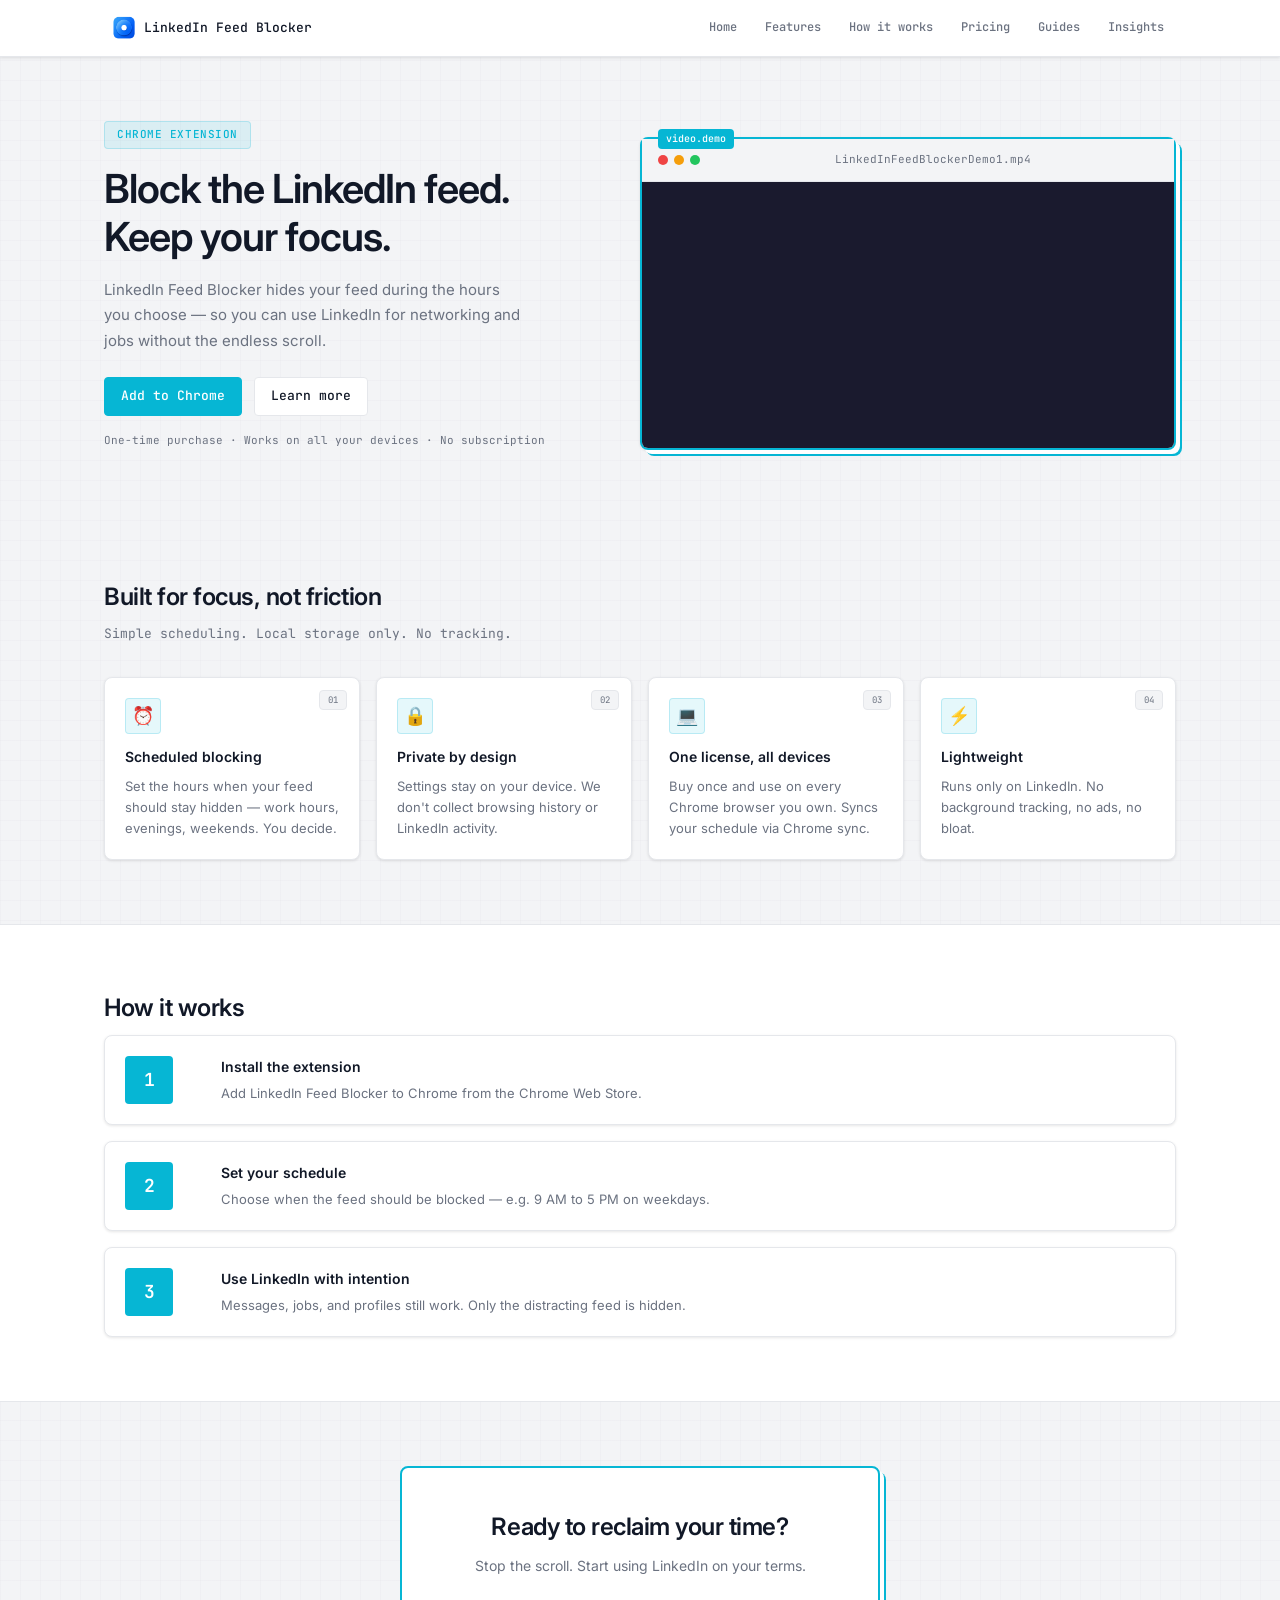
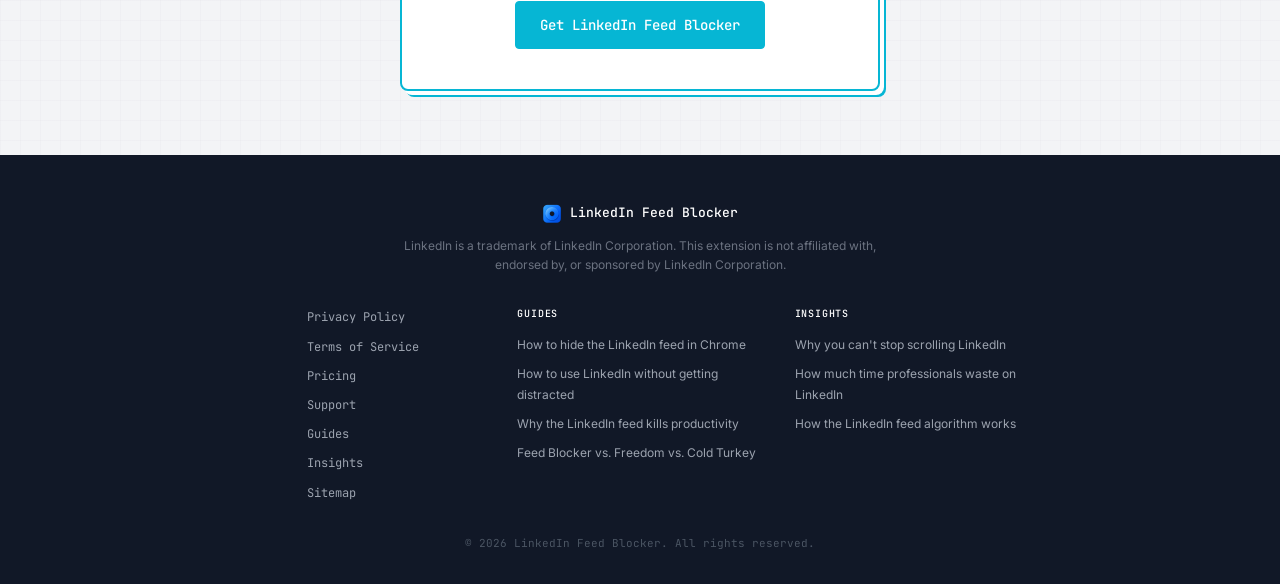
==== commit 480f5c4b: "pricing page" ====
--- a/index.html
+++ b/index.html
@@ -65,6 +65,7 @@
         <li><a href="index.html">Home</a></li>
         <li><a href="index.html#features">Features</a></li>
         <li><a href="index.html#how-it-works">How it works</a></li>
+        <li><a href="pricing.html">Pricing</a></li>
         <li><a href="guides/index.html">Guides</a></li>
         <li><a href="insights/index.html">Insights</a></li>
       </ul>
@@ -181,6 +182,7 @@
           <ul class="footer-links">
             <li><a href="privacy-policy.html">Privacy Policy</a></li>
             <li><a href="terms-of-service.html">Terms of Service</a></li>
+            <li><a href="pricing.html">Pricing</a></li>
             <li><a href="support.html">Support</a></li>
             <li><a href="guides/index.html">Guides</a></li>
             <li><a href="insights/index.html">Insights</a></li>
--- a/css/style.css
+++ b/css/style.css
@@ -277,13 +277,13 @@
     4px 4px 0 0 var(--color-surface),
     6px 6px 0 0 var(--color-accent),
     var(--color-panel-shadow);
-  overflow: hidden;
+  margin-top: var(--space-4);
 }
 
 .demo-panel::before {
   content: 'video.demo';
   position: absolute;
-  top: -1px;
+  top: 0;
   left: var(--space-4);
   transform: translateY(-50%);
   font-family: var(--font-mono);
@@ -334,6 +334,7 @@
   width: 100%;
   height: auto;
   background: #1a1a2e;
+  border-radius: 0 0 6px 6px;
 }
 
 /* ===================================================
@@ -1000,6 +1001,288 @@
 }
 
 /* ===================================================
+   Pricing page
+   =================================================== */
+.pricing-page {
+  padding: var(--space-10) 0 var(--space-16);
+}
+
+.pricing-header {
+  text-align: center;
+  max-width: 560px;
+  margin: 0 auto var(--space-10);
+}
+
+.pricing-header h1 {
+  font-size: clamp(1.75rem, 3.5vw, 2.25rem);
+  font-weight: 600;
+  line-height: 1.2;
+  margin: 0 0 var(--space-3);
+  letter-spacing: -0.025em;
+}
+
+.pricing-lead {
+  color: var(--color-text-muted);
+  font-size: 15px;
+  margin: 0;
+  line-height: 1.7;
+}
+
+.pricing-grid {
+  display: grid;
+  grid-template-columns: repeat(2, 1fr);
+  gap: var(--space-4);
+  max-width: 720px;
+  margin: 0 auto var(--space-10);
+}
+
+.pricing-card {
+  position: relative;
+  background: var(--color-surface);
+  border: 1px solid var(--color-border);
+  border-radius: var(--radius);
+  padding: var(--space-6);
+  box-shadow: var(--color-panel-shadow);
+  display: flex;
+  flex-direction: column;
+  transition: border-color 0.2s, transform 0.2s;
+}
+
+.pricing-card:hover {
+  border-color: var(--color-accent);
+  transform: translateY(-2px);
+}
+
+.pricing-card-featured {
+  border: 2px solid var(--color-accent);
+  box-shadow:
+    4px 4px 0 0 var(--color-surface),
+    6px 6px 0 0 var(--color-accent);
+}
+
+.pricing-card-featured:hover {
+  transform: translateY(-2px);
+}
+
+.pricing-badge {
+  position: absolute;
+  top: var(--space-4);
+  right: var(--space-4);
+  font-family: var(--font-mono);
+  font-size: 9px;
+  font-weight: 500;
+  text-transform: uppercase;
+  letter-spacing: 0.05em;
+  color: #fff;
+  background: var(--color-accent);
+  padding: 2px var(--space-2);
+  border-radius: var(--radius-sm);
+}
+
+.pricing-tier {
+  font-family: var(--font-mono);
+  font-size: 11px;
+  font-weight: 500;
+  text-transform: uppercase;
+  letter-spacing: 0.05em;
+  color: var(--color-text-muted);
+  margin: 0 0 var(--space-2);
+}
+
+.pricing-price {
+  margin: 0 0 var(--space-3);
+  line-height: 1;
+}
+
+.price-amount {
+  font-size: 2rem;
+  font-weight: 600;
+  letter-spacing: -0.03em;
+  color: var(--color-text);
+}
+
+.price-note {
+  font-family: var(--font-mono);
+  font-size: 12px;
+  color: var(--color-text-muted);
+  margin-left: var(--space-2);
+}
+
+.pricing-desc {
+  color: var(--color-text-muted);
+  font-size: 13px;
+  margin: 0 0 var(--space-5);
+  line-height: 1.6;
+}
+
+.pricing-features {
+  list-style: none;
+  margin: 0 0 var(--space-6);
+  padding: 0;
+  flex: 1;
+  display: flex;
+  flex-direction: column;
+  gap: var(--space-2);
+}
+
+.pricing-features li {
+  position: relative;
+  padding-left: var(--space-5);
+  color: var(--color-text-muted);
+  font-size: 13px;
+  line-height: 1.5;
+}
+
+.pricing-features li::before {
+  content: '✓';
+  position: absolute;
+  left: 0;
+  color: var(--color-accent);
+  font-weight: 600;
+  font-size: 12px;
+}
+
+.btn-block {
+  width: 100%;
+  justify-content: center;
+}
+
+.pricing-note {
+  font-family: var(--font-mono);
+  font-size: 10px;
+  color: var(--color-text-muted);
+  text-align: center;
+  margin: var(--space-3) 0 0;
+}
+
+.pricing-compare {
+  border: 1px solid var(--color-border);
+  border-radius: var(--radius);
+  padding: var(--space-6);
+  margin-bottom: var(--space-10);
+  background: var(--color-surface);
+}
+
+.pricing-compare h2 {
+  font-size: 1.1rem;
+  margin: 0 0 var(--space-5);
+}
+
+.pricing-table {
+  width: 100%;
+  border-collapse: collapse;
+  font-size: 13px;
+}
+
+.pricing-table th,
+.pricing-table td {
+  border: 1px solid var(--color-border);
+  padding: var(--space-3);
+  text-align: left;
+  vertical-align: top;
+  color: var(--color-text-muted);
+}
+
+.pricing-table th {
+  background: var(--color-bg);
+  color: var(--color-text);
+  font-weight: 600;
+  font-family: var(--font-mono);
+  font-size: 11px;
+  text-transform: uppercase;
+  letter-spacing: 0.05em;
+}
+
+.pricing-table td:first-child {
+  font-weight: 500;
+  color: var(--color-text);
+}
+
+.pricing-table th:not(:first-child),
+.pricing-table td:not(:first-child) {
+  text-align: center;
+  width: 100px;
+}
+
+.pricing-faq {
+  max-width: 640px;
+  margin: 0 auto var(--space-10);
+}
+
+.pricing-faq h2 {
+  font-size: 1.25rem;
+  margin: 0 0 var(--space-5);
+  text-align: center;
+}
+
+.faq-list {
+  display: flex;
+  flex-direction: column;
+  gap: var(--space-3);
+}
+
+.faq-item {
+  background: var(--color-surface);
+  border: 1px solid var(--color-border);
+  border-radius: var(--radius);
+  padding: var(--space-5);
+  box-shadow: var(--color-panel-shadow);
+  transition: border-color 0.2s;
+}
+
+.faq-item:hover {
+  border-color: var(--color-accent);
+}
+
+.faq-item h3 {
+  font-size: 14px;
+  font-weight: 600;
+  margin: 0 0 var(--space-2);
+}
+
+.faq-item p {
+  margin: 0;
+  color: var(--color-text-muted);
+  font-size: 13px;
+  line-height: 1.6;
+}
+
+.faq-item a {
+  color: var(--color-accent);
+  text-decoration: none;
+}
+
+.faq-item a:hover {
+  text-decoration: underline;
+}
+
+.pricing-cta {
+  text-align: center;
+}
+
+.pricing-card,
+.faq-item,
+.pricing-header {
+  animation: slideUp 0.4s ease-out both;
+}
+
+.pricing-card:nth-child(1) { animation-delay: 0.05s; }
+.pricing-card:nth-child(2) { animation-delay: 0.1s; }
+
+@media (max-width: 640px) {
+  .pricing-grid {
+    grid-template-columns: 1fr;
+    max-width: 400px;
+  }
+
+  .pricing-table {
+    display: block;
+    overflow-x: auto;
+    -webkit-overflow-scrolling: touch;
+  }
+}
+
+/* ===================================================
    Responsive
    =================================================== */
 @media (max-width: 768px) {
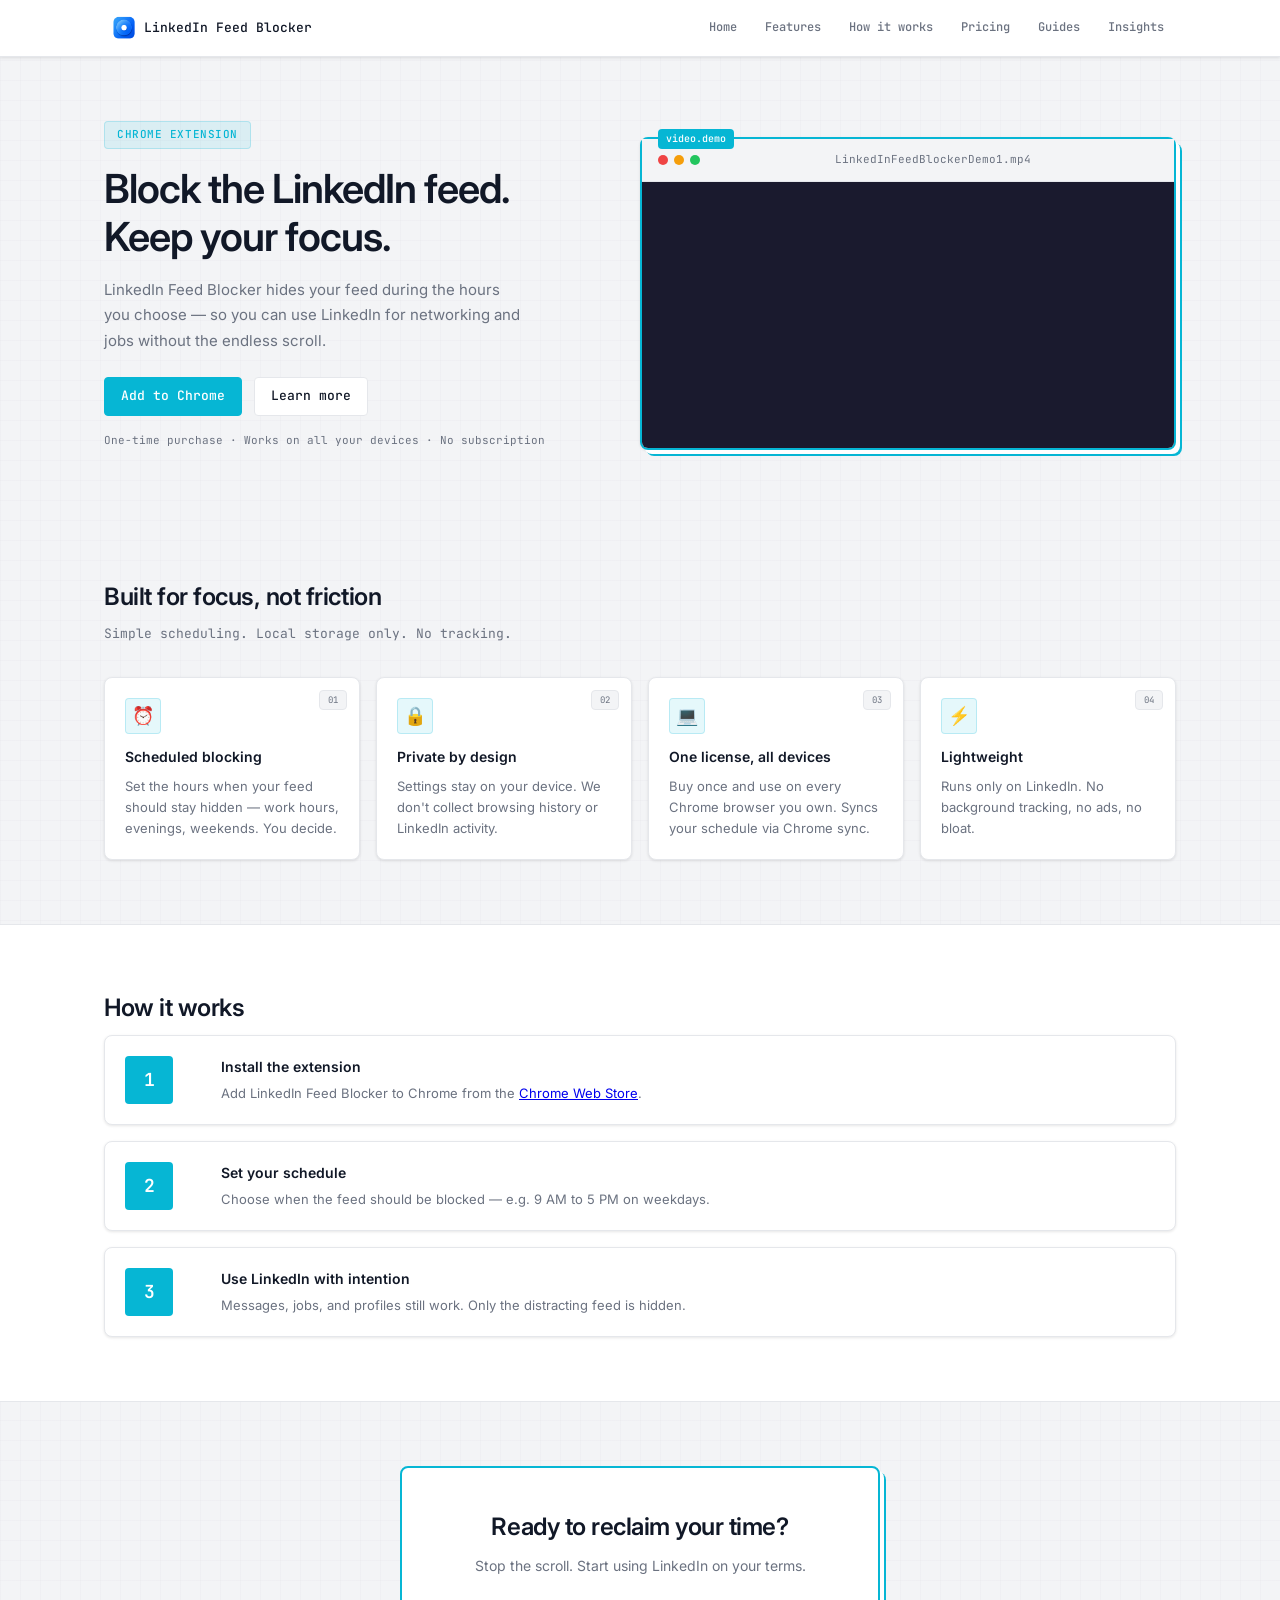
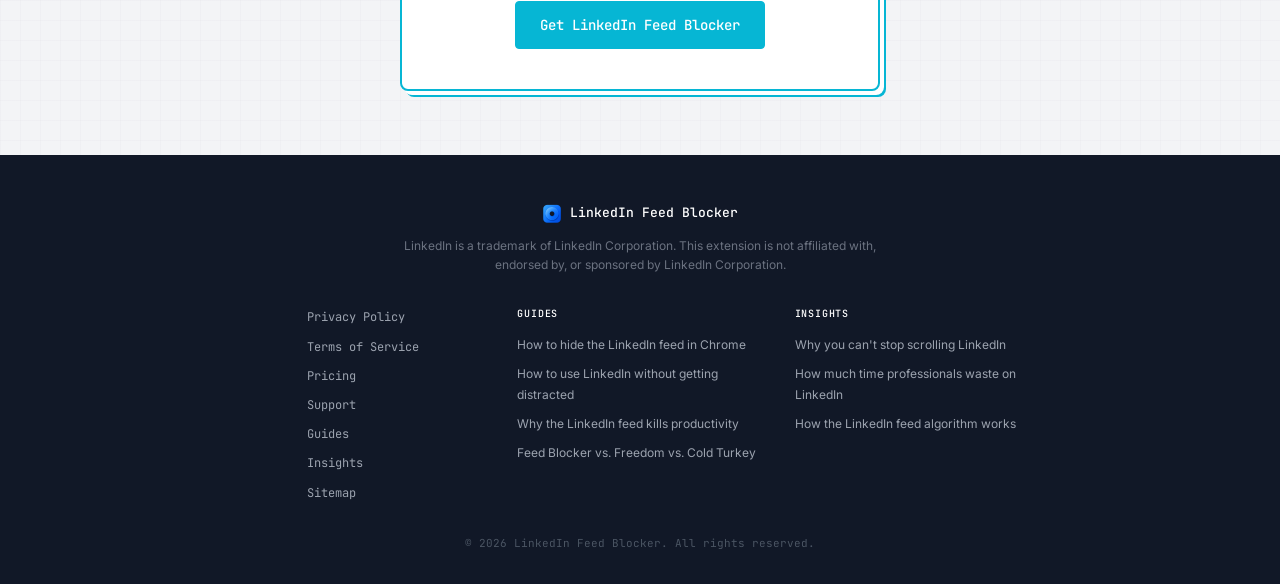
==== commit bc0f0fd2: "updated chrome web store links" ====
--- a/index.html
+++ b/index.html
@@ -41,6 +41,7 @@
     "applicationCategory": "BrowserApplication",
     "operatingSystem": "Chrome",
     "description": "Block your LinkedIn feed on a schedule. Stay focused, stay productive.",
+    "url": "https://chromewebstore.google.com/detail/linkedin-feed-blocker/cdcoebobknnmaemookaicgbpkendplbb",
     "offers": {
       "@type": "Offer",
       "price": "0",
@@ -82,7 +83,7 @@
             LinkedIn Feed Blocker hides your feed during the hours you choose — so you can use LinkedIn for networking and jobs without the endless scroll.
           </p>
           <div class="hero-actions">
-            <a href="#" class="btn btn-primary">Add to Chrome</a>
+            <a href="https://chromewebstore.google.com/detail/linkedin-feed-blocker/cdcoebobknnmaemookaicgbpkendplbb" class="btn btn-primary" target="_blank" rel="noopener noreferrer">Add to Chrome</a>
             <a href="#how-it-works" class="btn btn-secondary">Learn more</a>
           </div>
           <p class="hero-note">One-time purchase · Works on all your devices · No subscription</p>
@@ -138,7 +139,7 @@
             <span class="step-num">1</span>
             <div>
               <h3>Install the extension</h3>
-              <p>Add LinkedIn Feed Blocker to Chrome from the Chrome Web Store.</p>
+              <p>Add LinkedIn Feed Blocker to Chrome from the <a href="https://chromewebstore.google.com/detail/linkedin-feed-blocker/cdcoebobknnmaemookaicgbpkendplbb" target="_blank" rel="noopener noreferrer">Chrome Web Store</a>.</p>
             </div>
           </li>
           <li>
@@ -163,7 +164,7 @@
       <div class="container cta-inner">
         <h2>Ready to reclaim your time?</h2>
         <p>Stop the scroll. Start using LinkedIn on your terms.</p>
-        <a href="#" class="btn btn-primary btn-lg">Get LinkedIn Feed Blocker</a>
+        <a href="https://chromewebstore.google.com/detail/linkedin-feed-blocker/cdcoebobknnmaemookaicgbpkendplbb" class="btn btn-primary btn-lg" target="_blank" rel="noopener noreferrer">Get LinkedIn Feed Blocker</a>
       </div>
     </section>
   </main>
--- a/css/style.css
+++ b/css/style.css
@@ -1036,6 +1036,11 @@
   margin: 0 auto var(--space-10);
 }
 
+.pricing-grid-single {
+  grid-template-columns: 1fr;
+  max-width: 400px;
+}
+
 .pricing-card {
   position: relative;
   background: var(--color-surface);
@@ -1101,6 +1106,11 @@
   color: var(--color-text);
 }
 
+.price-amount-text {
+  font-size: 1.35rem;
+  letter-spacing: -0.02em;
+}
+
 .price-note {
   font-family: var(--font-mono);
   font-size: 12px;
@@ -1201,7 +1211,7 @@
 .pricing-table th:not(:first-child),
 .pricing-table td:not(:first-child) {
   text-align: center;
-  width: 100px;
+  width: 120px;
 }
 
 .pricing-faq {
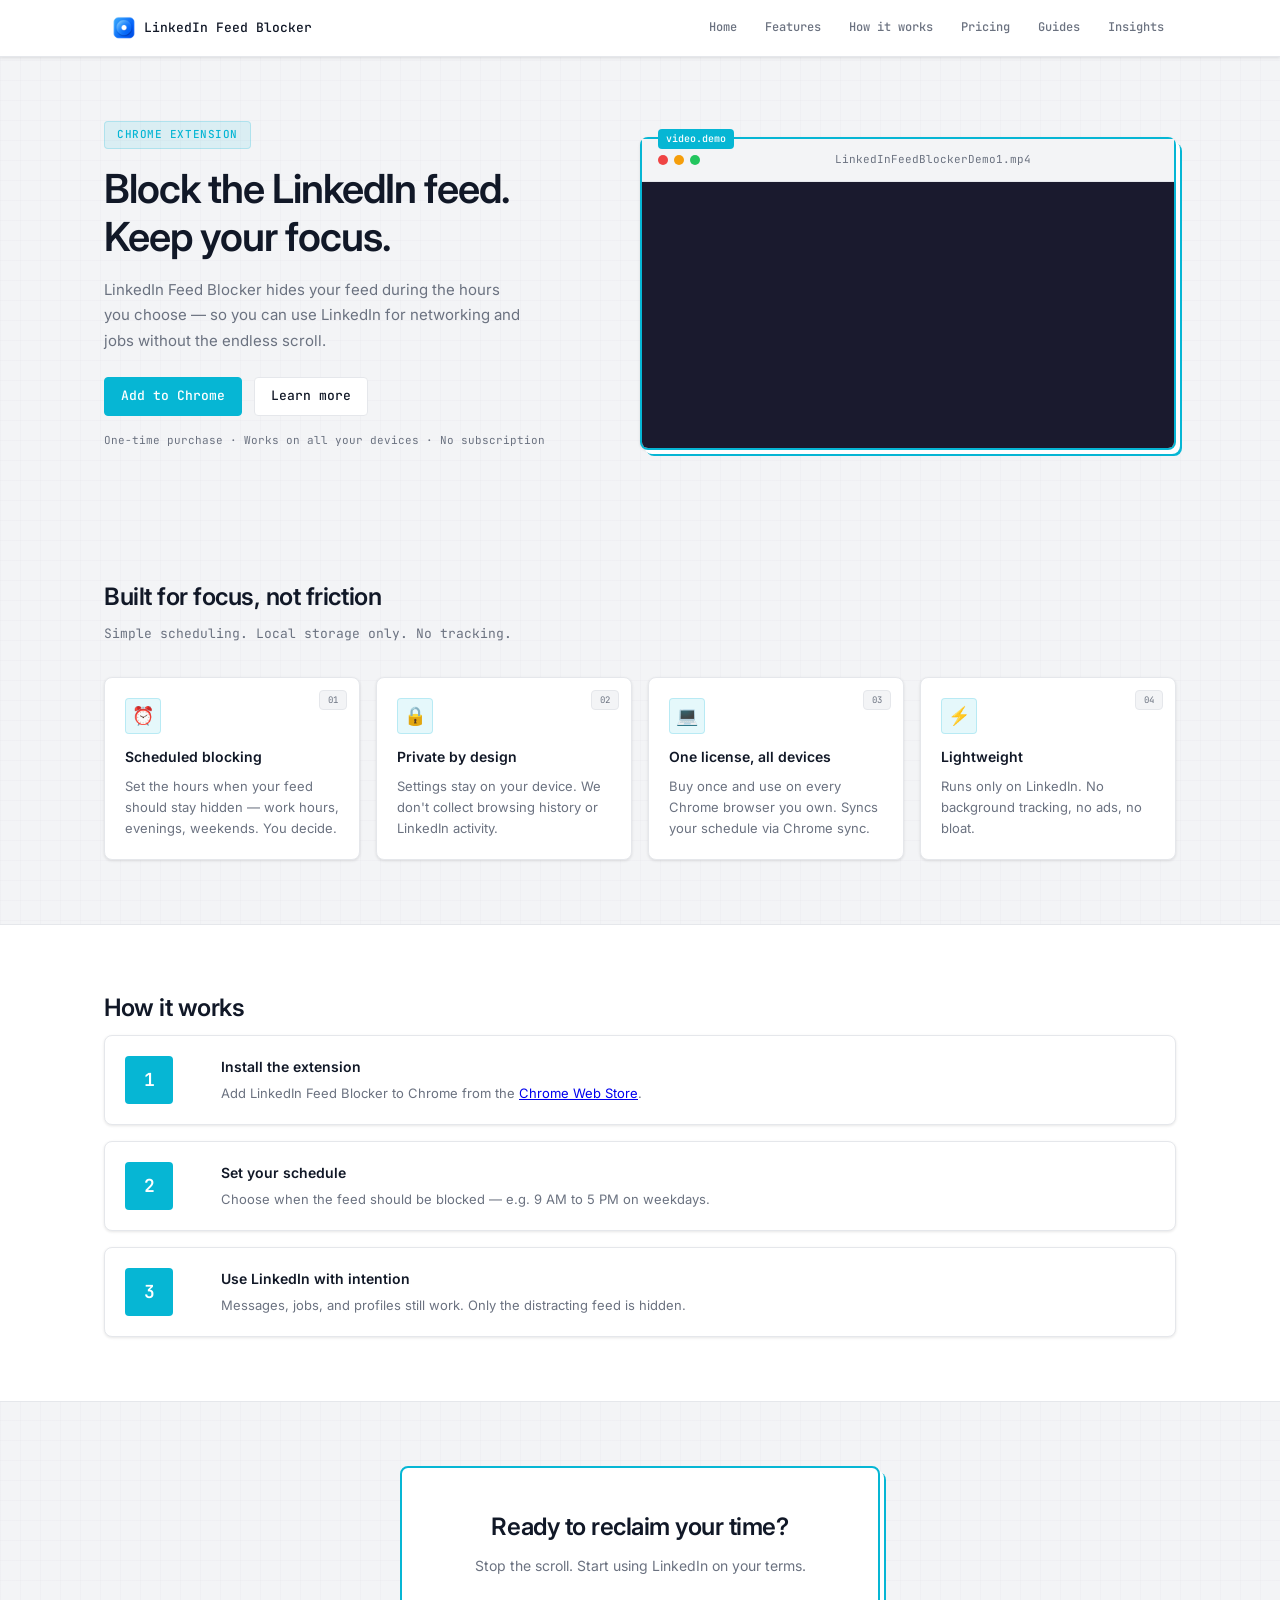
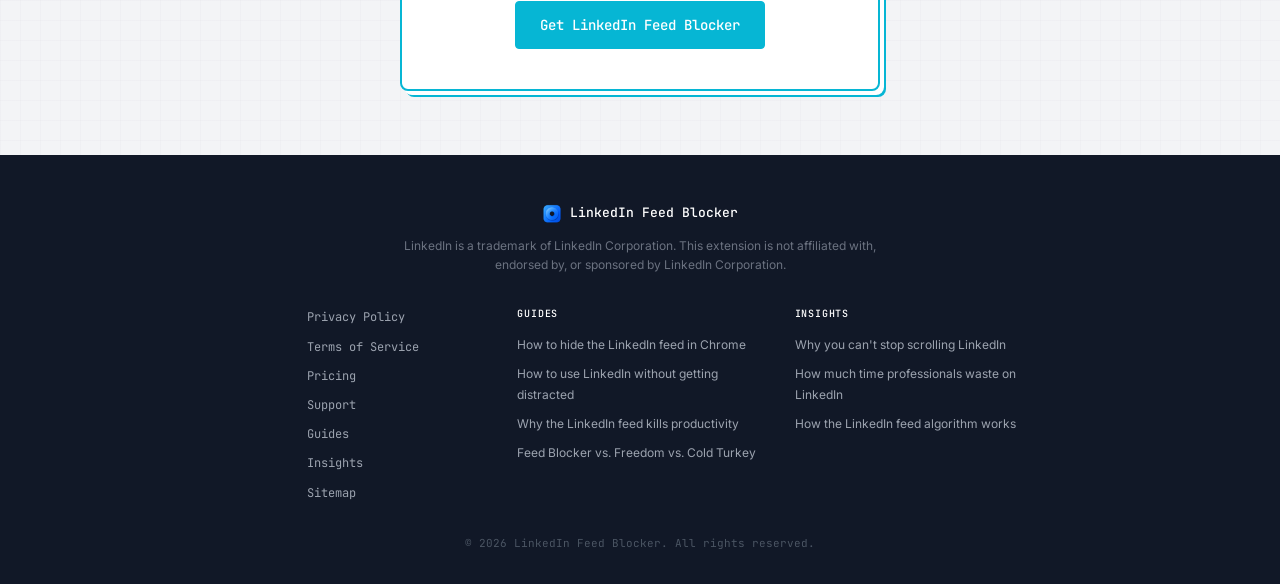
==== commit 836f6bea: "favicon update" ====
--- a/index.html
+++ b/index.html
@@ -59,7 +59,7 @@
   <header class="site-header">
     <nav class="nav container">
       <a href="index.html" class="logo">
-        <img src="chromeextensioniconUpdate.png" alt="" class="logo-icon">
+        <img src="favicon-32x32.png" alt="" class="logo-icon">
         <span>LinkedIn Feed Blocker</span>
       </a>
       <ul class="nav-links">
@@ -172,7 +172,7 @@
   <footer class="site-footer">
     <div class="container footer-inner">
       <p class="footer-brand">
-        <img src="chromeextensioniconUpdate.png" alt="" class="footer-brand-icon">
+        <img src="favicon-32x32.png" alt="" class="footer-brand-icon">
         <span>LinkedIn Feed Blocker</span>
       </p>
       <p class="footer-disclaimer">
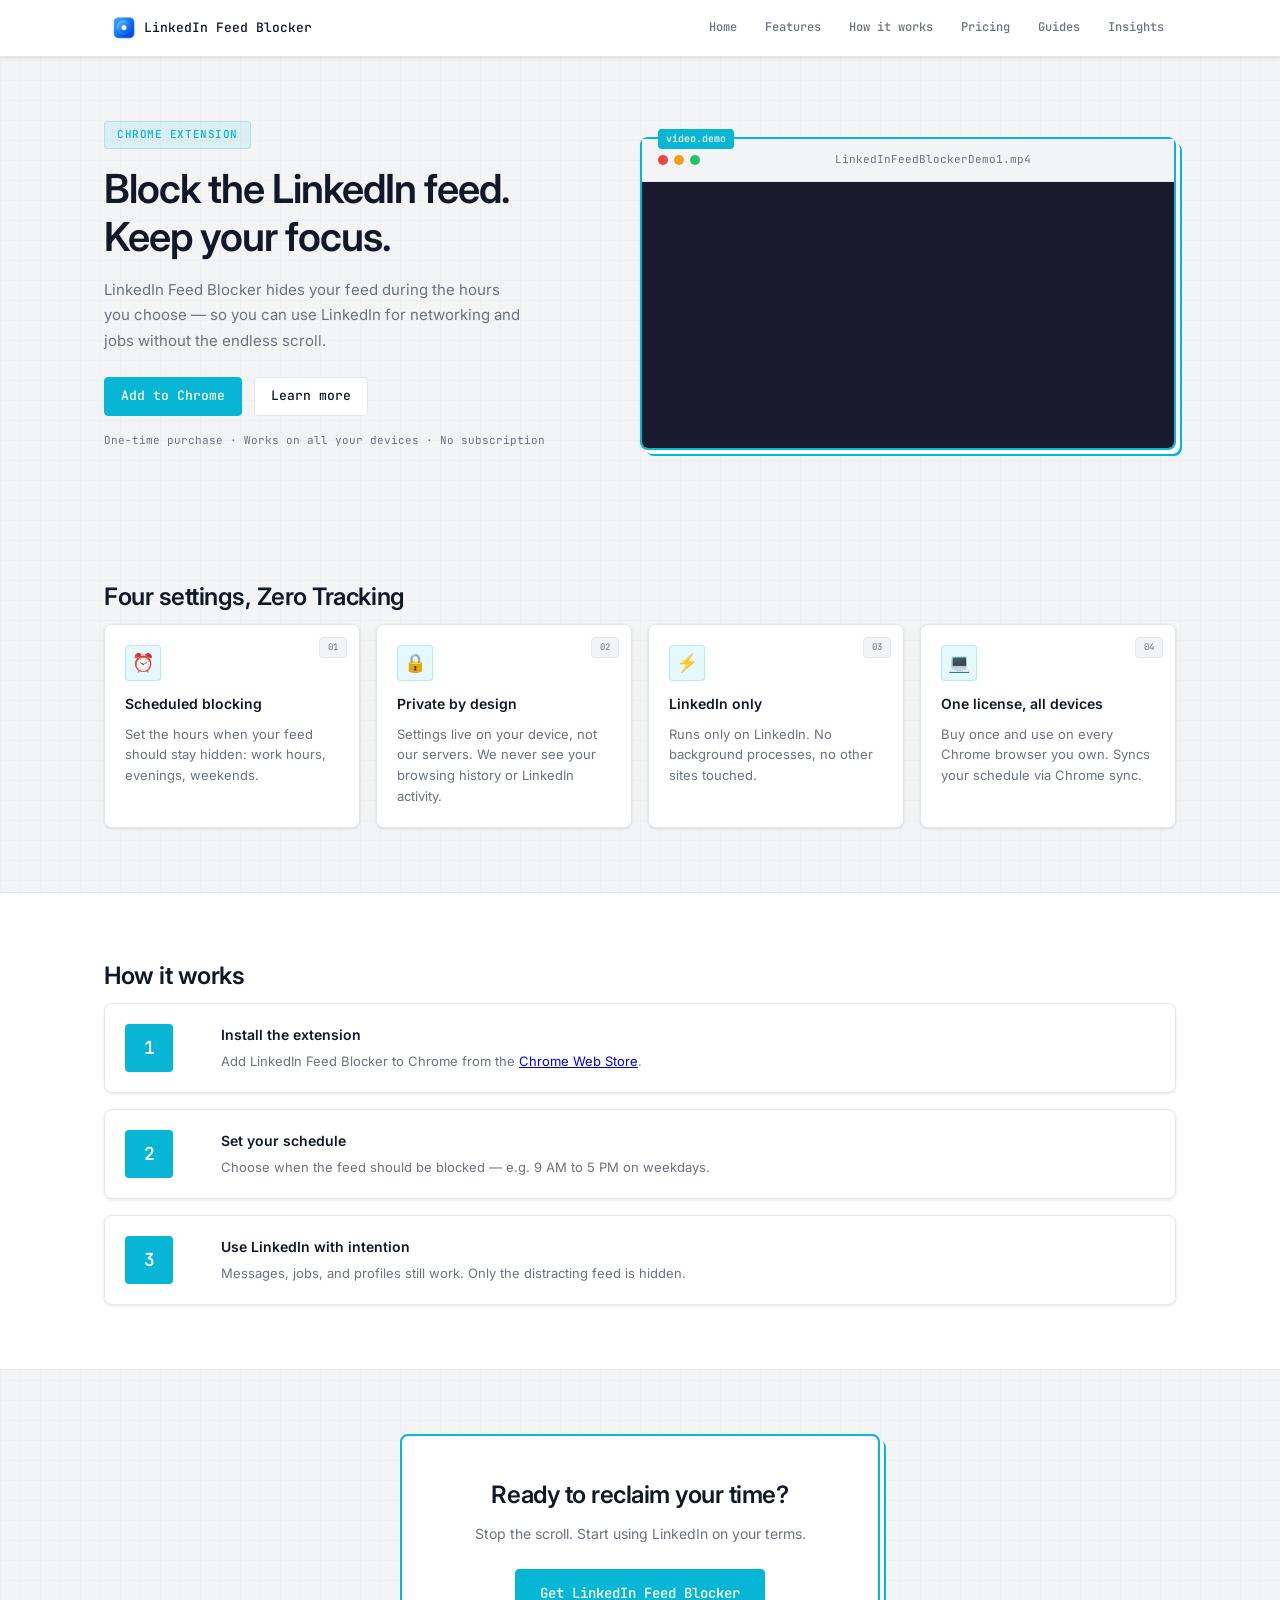
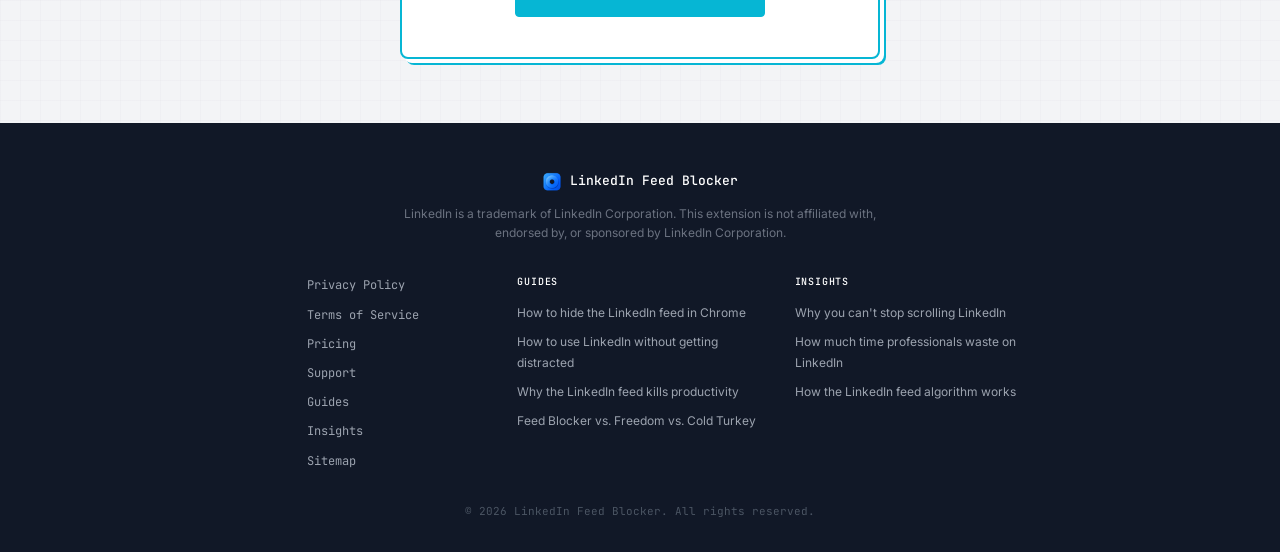
==== commit 97ecf3c8: "updated cards copy" ====
--- a/index.html
+++ b/index.html
@@ -104,28 +104,27 @@
 
     <section id="features" class="features section">
       <div class="container">
-        <h2>Built for focus, not friction</h2>
-        <p class="section-lead">Simple scheduling. Local storage only. No tracking.</p>
+        <h2>Four settings, Zero Tracking</h2>
         <div class="feature-grid">
           <article class="feature-card" data-label="01">
             <div class="feature-icon">⏰</div>
             <h3>Scheduled blocking</h3>
-            <p>Set the hours when your feed should stay hidden — work hours, evenings, weekends. You decide.</p>
+            <p>Set the hours when your feed should stay hidden: work hours, evenings, weekends.</p>
           </article>
           <article class="feature-card" data-label="02">
             <div class="feature-icon">🔒</div>
             <h3>Private by design</h3>
-            <p>Settings stay on your device. We don't collect browsing history or LinkedIn activity.</p>
+            <p>Settings live on your device, not our servers. We never see your browsing history or LinkedIn activity.</p>
           </article>
           <article class="feature-card" data-label="03">
+            <div class="feature-icon">⚡</div>
+            <h3>LinkedIn only</h3>
+            <p>Runs only on LinkedIn. No background processes, no other sites touched.</p>
+          </article>
+          <article class="feature-card" data-label="04">
             <div class="feature-icon">💻</div>
             <h3>One license, all devices</h3>
             <p>Buy once and use on every Chrome browser you own. Syncs your schedule via Chrome sync.</p>
-          </article>
-          <article class="feature-card" data-label="04">
-            <div class="feature-icon">⚡</div>
-            <h3>Lightweight</h3>
-            <p>Runs only on LinkedIn. No background tracking, no ads, no bloat.</p>
           </article>
         </div>
       </div>
